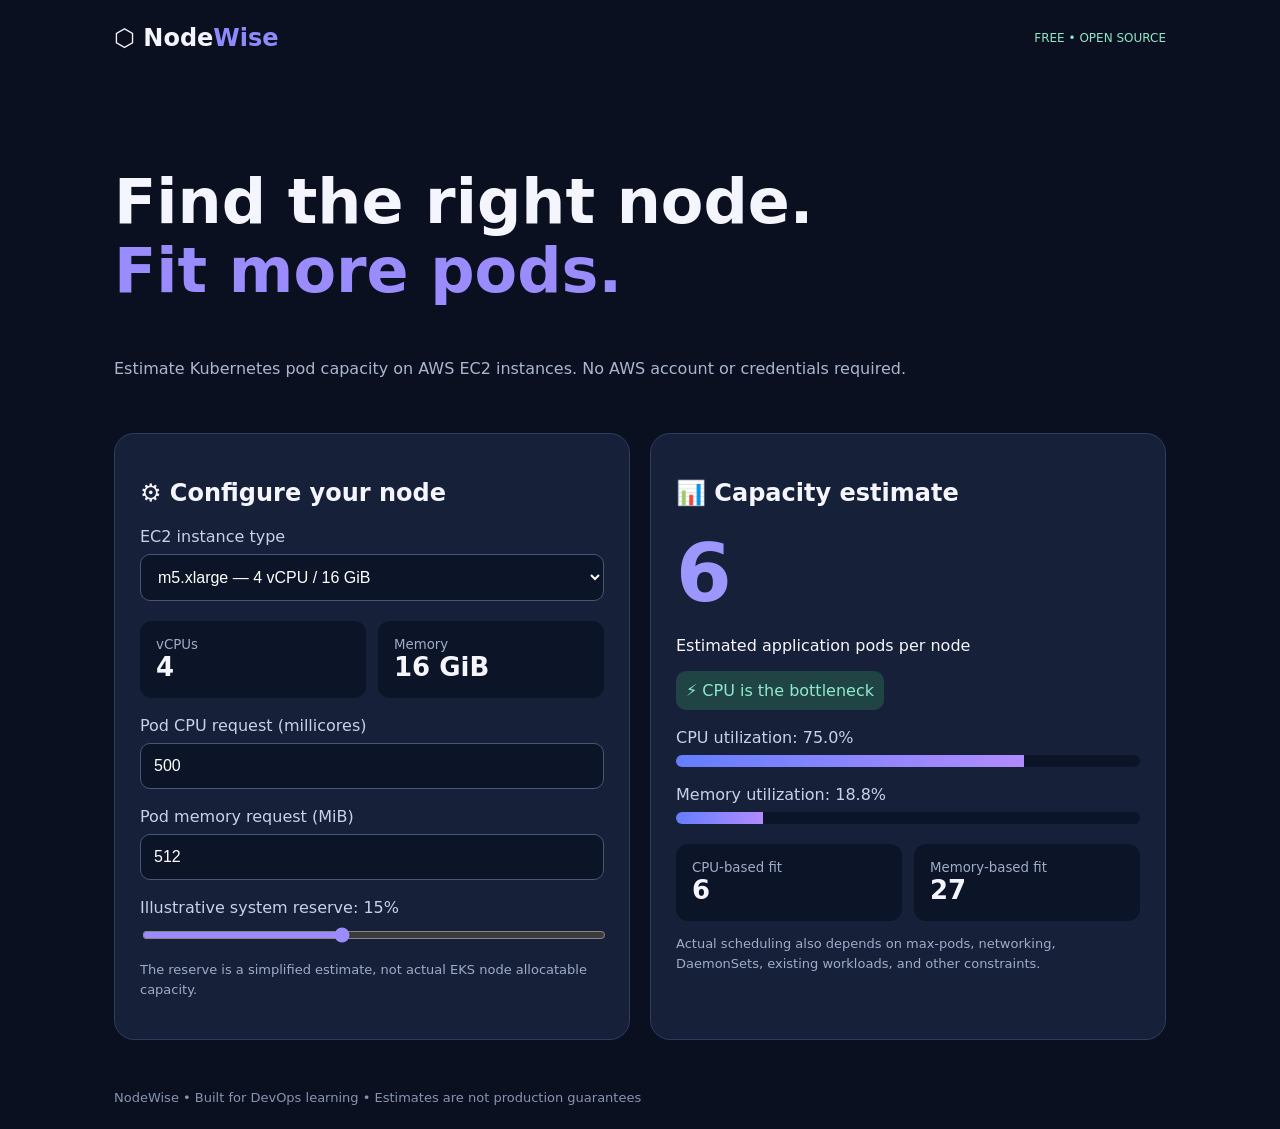
==== index.html @ 5eddba59 "Create index.html" ====
<!DOCTYPE html>
<html lang="en">
<head>
  <meta charset="UTF-8">
  <meta name="viewport" content="width=device-width, initial-scale=1">
  <title>NodeWise | Kubernetes Capacity Planner</title>
  <style>
    * { box-sizing: border-box; }
    body {
      margin: 0;
      font-family: system-ui, -apple-system, sans-serif;
      color: #f4f5ff;
      background: #0b1020;
    }
    .container { max-width: 1100px; margin: auto; padding: 24px; }
    header { display: flex; justify-content: space-between; align-items: center; }
    .logo { font-size: 24px; font-weight: 800; }
    .logo span { color: #8d8aff; }
    .tag { color: #8ee7c7; font-size: 12px; }
    .hero { padding: 65px 0 35px; }
    .hero h1 { font-size: clamp(36px, 6vw, 62px); line-height: 1.1; }
    .hero h1 span { color: #9a8cff; }
    .hero p { color: #aab6d0; line-height: 1.6; }
    .grid { display: grid; grid-template-columns: 1fr 1fr; gap: 20px; }
    .card {
      background: #172039;
      border: 1px solid #303c5b;
      border-radius: 20px;
      padding: 25px;
    }
    label { display: block; margin: 18px 0 8px; color: #c7d1e8; }
    select, input[type=number] {
      width: 100%;
      padding: 13px;
      border-radius: 10px;
      border: 1px solid #495675;
      background: #0c1427;
      color: white;
      font-size: 16px;
    }
    input[type=range] { width: 100%; accent-color: #9a8cff; }
    .stats { display: flex; gap: 12px; margin-top: 20px; }
    .stat { flex: 1; padding: 16px; background: #0c1427; border-radius: 12px; }
    .stat small { color: #9eacc9; display: block; }
    .stat strong { font-size: 26px; }
    .result { font-size: 80px; font-weight: 800; color: #9c96ff; }
    .badge { display: inline-block; padding: 10px; border-radius: 10px; background: #204443; color: #8fe9ce; }
    .bar { height: 12px; background: #0c1427; border-radius: 20px; overflow: hidden; }
    .fill { height: 100%; width: 0; background: linear-gradient(90deg,#647eff,#b18bff); }
    .hint { color: #9eacc9; font-size: 13px; line-height: 1.6; }
    footer { margin-top: 50px; color: #8795b1; font-size: 13px; }
    @media(max-width: 700px) {
      .grid { grid-template-columns: 1fr; }
      .result { font-size: 64px; }
      .hero { padding-top: 45px; }
    }
  </style>
</head>
<body>
  <div class="container">
    <header>
      <div class="logo">⬡ Node<span>Wise</span></div>
      <div class="tag">FREE • OPEN SOURCE</div>
    </header>

    <section class="hero">
      <h1>Find the right node.<br><span>Fit more pods.</span></h1>
      <p>Estimate Kubernetes pod capacity on AWS EC2 instances.
         No AWS account or credentials required.</p>
    </section>

    <main class="grid">
      <section class="card">
        <h2>⚙️ Configure your node</h2>

        <label for="instance">EC2 instance type</label>
        <select id="instance">
          <option value="2,8">t3.large — 2 vCPU / 8 GiB</option>
          <option value="4,16" selected>m5.xlarge — 4 vCPU / 16 GiB</option>
          <option value="8,32">m5.2xlarge — 8 vCPU / 32 GiB</option>
          <option value="8,32">m6i.2xlarge — 8 vCPU / 32 GiB</option>
          <option value="8,64">r6i.2xlarge — 8 vCPU / 64 GiB</option>
          <option value="8,16">c6i.2xlarge — 8 vCPU / 16 GiB</option>
        </select>

        <div class="stats">
          <div class="stat"><small>vCPUs</small><strong id="vcpu">4</strong></div>
          <div class="stat"><small>Memory</small><strong id="ram">16 GiB</strong></div>
        </div>

        <label for="cpu">Pod CPU request (millicores)</label>
        <input id="cpu" type="number" min="1" value="500">

        <label for="memory">Pod memory request (MiB)</label>
        <input id="memory" type="number" min="1" value="512">

        <label for="reserve">Illustrative system reserve: <span id="reserveValue">15%</span></label>
        <input id="reserve" type="range" min="0" max="35" step="5" value="15">

        <p class="hint">The reserve is a simplified estimate, not actual EKS node allocatable capacity.</p>
      </section>

      <section class="card">
        <h2>📊 Capacity estimate</h2>
        <div class="result" id="pods">0</div>
        <p>Estimated application pods per node</p>
        <div class="badge" id="bottleneck">Calculating…</div>

        <label>CPU utilization: <span id="cpuPercent">0%</span></label>
        <div class="bar"><div class="fill" id="cpuBar"></div></div>

        <label>Memory utilization: <span id="memPercent">0%</span></label>
        <div class="bar"><div class="fill" id="memBar"></div></div>

        <div class="stats">
          <div class="stat"><small>CPU-based fit</small><strong id="cpuFit">0</strong></div>
          <div class="stat"><small>Memory-based fit</small><strong id="memFit">0</strong></div>
        </div>

        <p class="hint">Actual scheduling also depends on max-pods, networking, DaemonSets, existing workloads, and other constraints.</p>
      </section>
    </main>

    <footer>NodeWise • Built for DevOps learning • Estimates are not production guarantees</footer>
  </div>

  <script>
    const get = id => document.getElementById(id);

    function calculate() {
      const [vcpu, ram] = get("instance").value.split(",").map(Number);
      const cpu = Number(get("cpu").value);
      const memory = Number(get("memory").value);
      const reserve = Number(get("reserve").value);

      get("vcpu").textContent = vcpu;
      get("ram").textContent = ram + " GiB";
      get("reserveValue").textContent = reserve + "%";

      if (!Number.isFinite(cpu) || !Number.isFinite(memory) ||
          cpu <= 0 || memory <= 0) {
        get("pods").textContent = "—";
        get("bottleneck").textContent = "Enter valid positive pod requests";
        ["cpuFit", "memFit", "cpuPercent", "memPercent"].forEach(id => {
          get(id).textContent = "—";
        });
        get("cpuBar").style.width = "0%";
        get("memBar").style.width = "0%";
        return;
      }

      const cpuCapacity = vcpu * 1000 * (1 - reserve / 100);
      const memCapacity = ram * 1024 * (1 - reserve / 100);

      const cpuFit = Math.floor(cpuCapacity / cpu);
      const memFit = Math.floor(memCapacity / memory);
      const pods = Math.min(cpuFit, memFit);

      const cpuPercent = 100 * pods * cpu / (vcpu * 1000);
      const memPercent = 100 * pods * memory / (ram * 1024);

      get("pods").textContent = pods.toLocaleString();
      get("cpuFit").textContent = cpuFit.toLocaleString();
      get("memFit").textContent = memFit.toLocaleString();

      get("bottleneck").textContent =
        cpuFit === memFit ? "⚖️ CPU and memory equally limiting" :
        cpuFit < memFit ? "⚡ CPU is the bottleneck" :
        "🧠 Memory is the bottleneck";

      get("cpuPercent").textContent = cpuPercent.toFixed(1) + "%";
      get("memPercent").textContent = memPercent.toFixed(1) + "%";
      get("cpuBar").style.width = cpuPercent + "%";
      get("memBar").style.width = memPercent + "%";
    }

    ["instance", "cpu", "memory", "reserve"].forEach(id => {
      get(id).addEventListener("input", calculate);
    });

    calculate();
  </script>
</body>
</html>
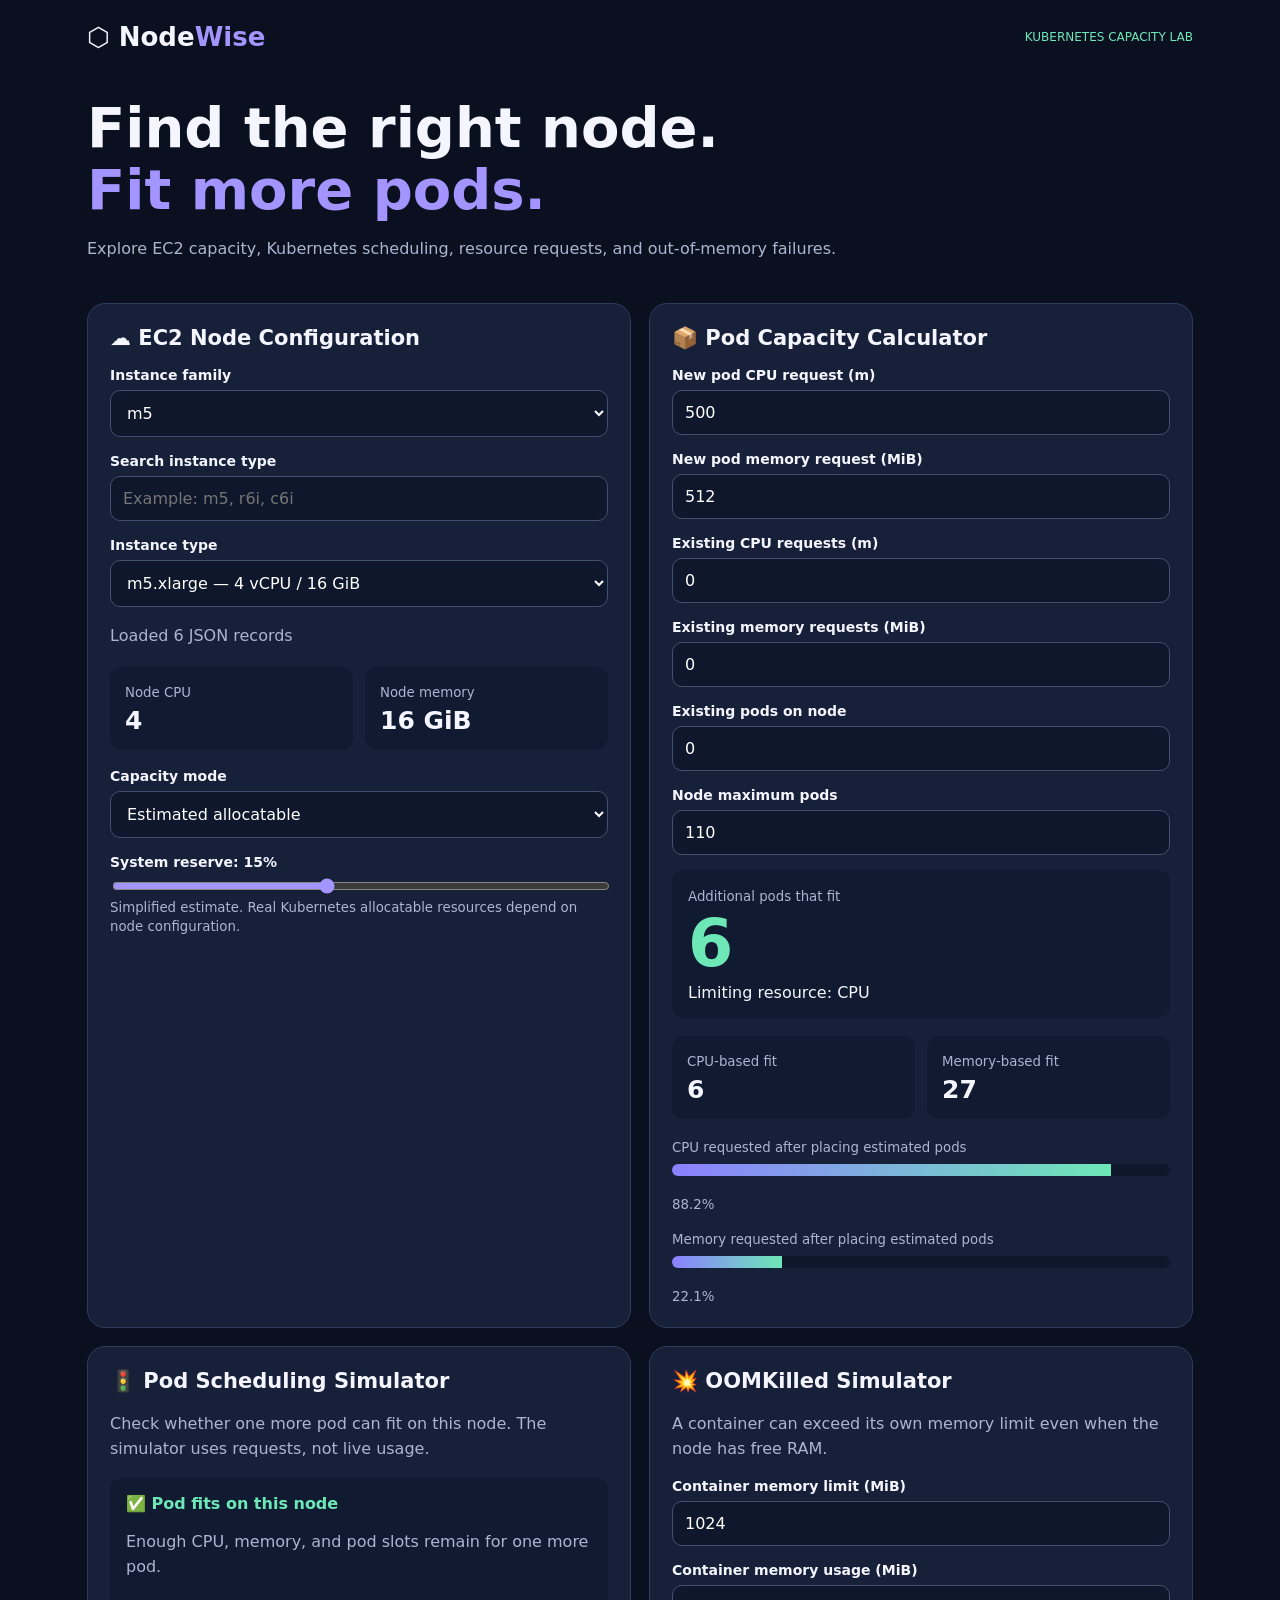
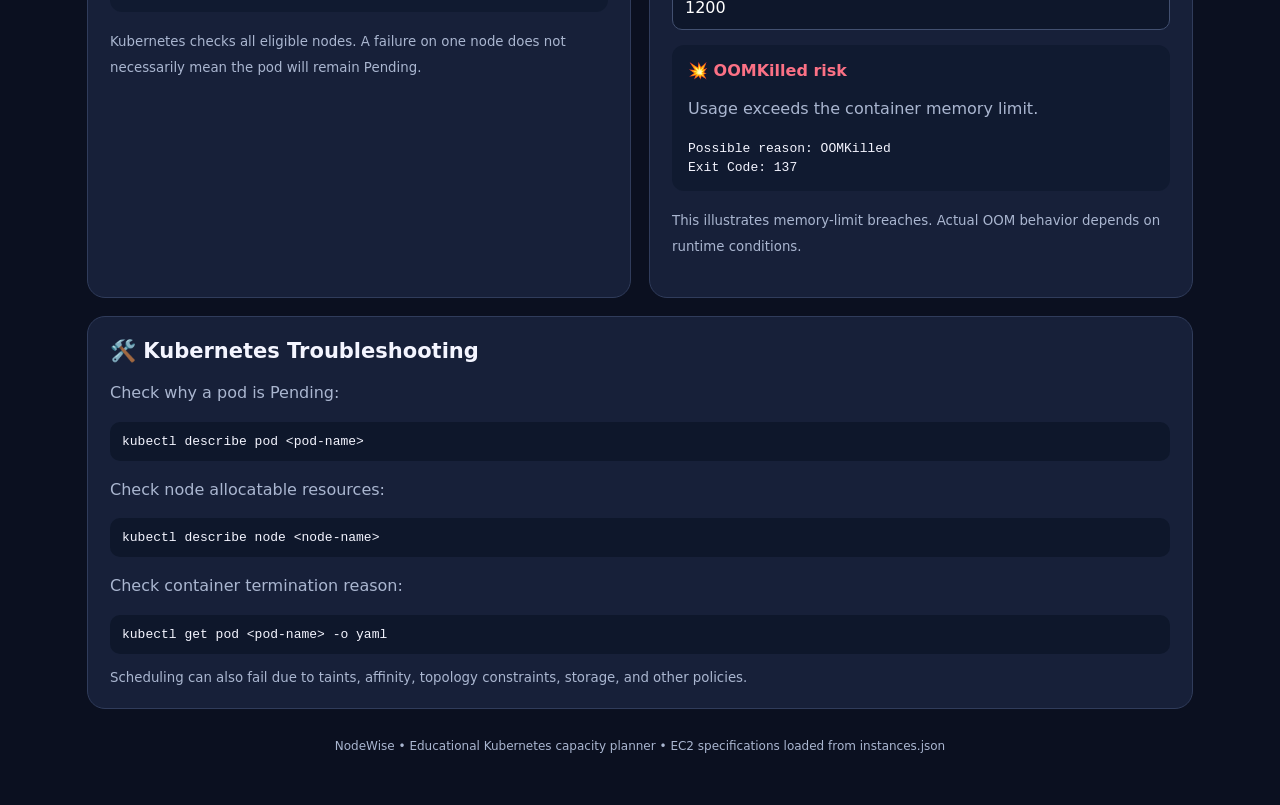
==== commit e14f69c9: "Update index.html" ====
--- a/index.html
+++ b/index.html
@@ -2,184 +2,696 @@
 <!DOCTYPE html>
 <html lang="en">
 <head>
-  <meta charset="UTF-8">
-  <meta name="viewport" content="width=device-width, initial-scale=1">
-  <title>NodeWise | Kubernetes Capacity Planner</title>
-  <style>
-    * { box-sizing: border-box; }
-    body {
-      margin: 0;
-      font-family: system-ui, -apple-system, sans-serif;
-      color: #f4f5ff;
-      background: #0b1020;
+<meta charset="UTF-8">
+<meta name="viewport" content="width=device-width, initial-scale=1">
+<title>NodeWise | Kubernetes Capacity Planner</title>
+
+<style>
+:root {
+  color-scheme: dark;
+  --bg: #0b1020;
+  --panel: #172039;
+  --border: #303c5b;
+  --text: #f4f5ff;
+  --muted: #aab6d0;
+  --purple: #a394ff;
+  --green: #6ee7b7;
+  --red: #fb7185;
+}
+
+* { box-sizing: border-box; }
+
+body {
+  margin: 0;
+  background: var(--bg);
+  color: var(--text);
+  font-family: system-ui, -apple-system, sans-serif;
+}
+
+main {
+  max-width: 1150px;
+  margin: auto;
+  padding: 22px;
+}
+
+header {
+  display: flex;
+  justify-content: space-between;
+  align-items: center;
+  gap: 12px;
+}
+
+.logo {
+  font-size: 26px;
+  font-weight: 800;
+}
+
+.logo span { color: var(--purple); }
+
+.tag {
+  color: var(--green);
+  font-size: 12px;
+}
+
+.hero { padding: 45px 0 25px; }
+
+h1 {
+  font-size: clamp(32px, 6vw, 56px);
+  line-height: 1.1;
+  margin: 0 0 14px;
+}
+
+h1 span { color: var(--purple); }
+
+h2 {
+  margin-top: 0;
+  font-size: 21px;
+}
+
+p {
+  color: var(--muted);
+  line-height: 1.6;
+}
+
+.grid {
+  display: grid;
+  grid-template-columns: repeat(2, minmax(0, 1fr));
+  gap: 18px;
+}
+
+.card {
+  background: var(--panel);
+  border: 1px solid var(--border);
+  border-radius: 18px;
+  padding: 22px;
+  min-width: 0;
+}
+
+label {
+  display: block;
+  margin: 16px 0 7px;
+  font-size: 14px;
+  font-weight: 600;
+}
+
+input, select {
+  display: block;
+  width: 100%;
+  background: #0e172b;
+  border: 1px solid #425070;
+  border-radius: 10px;
+  color: white;
+  font: inherit;
+  padding: 12px;
+}
+
+input:focus, select:focus {
+  outline: 2px solid var(--purple);
+}
+
+input[type="range"] {
+  padding: 0;
+  accent-color: var(--purple);
+}
+
+small { color: var(--muted); }
+
+.stats {
+  display: grid;
+  grid-template-columns: 1fr 1fr;
+  gap: 12px;
+  margin: 18px 0;
+}
+
+.stat {
+  background: #101a30;
+  padding: 15px;
+  border-radius: 12px;
+}
+
+.stat strong {
+  display: block;
+  font-size: 25px;
+  margin-top: 5px;
+}
+
+.big {
+  font-size: 65px;
+  font-weight: 800;
+  color: var(--green);
+  line-height: 1.2;
+}
+
+.bar {
+  background: #0e172b;
+  height: 12px;
+  border-radius: 20px;
+  overflow: hidden;
+  margin: 8px 0 18px;
+}
+
+.fill {
+  height: 100%;
+  width: 0;
+  background: linear-gradient(90deg, #8b80ff, #6ee7b7);
+  transition: width .2s;
+}
+
+.result {
+  padding: 16px;
+  background: #101a30;
+  border-radius: 12px;
+  margin-top: 15px;
+}
+
+.ok { color: var(--green); }
+.bad { color: var(--red); }
+.hidden { display: none; }
+.full { grid-column: 1 / -1; }
+
+pre {
+  white-space: pre-wrap;
+  overflow-wrap: anywhere;
+  background: #0e172b;
+  padding: 12px;
+  border-radius: 10px;
+}
+
+footer {
+  text-align: center;
+  padding: 30px;
+  color: var(--muted);
+  font-size: 12px;
+}
+
+@media(max-width: 750px) {
+  .grid { grid-template-columns: 1fr; }
+  .full { grid-column: auto; }
+  .hero { padding-top: 30px; }
+  .big { font-size: 54px; }
+}
+</style>
+</head>
+
+<body>
+<main>
+<header>
+  <div class="logo">⬡ Node<span>Wise</span></div>
+  <div class="tag">KUBERNETES CAPACITY LAB</div>
+</header>
+
+<section class="hero">
+  <h1>Find the right node.<br><span>Fit more pods.</span></h1>
+  <p>
+    Explore EC2 capacity, Kubernetes scheduling,
+    resource requests, and out-of-memory failures.
+  </p>
+</section>
+
+<div class="grid">
+
+  <section class="card">
+    <h2>☁️ EC2 Node Configuration</h2>
+
+    <label for="family">Instance family</label>
+    <select id="family"></select>
+
+    <label for="search">Search instance type</label>
+    <input id="search" placeholder="Example: m5, r6i, c6i">
+
+    <label for="instance">Instance type</label>
+    <select id="instance"></select>
+
+    <p id="catalogStatus">Loading EC2 instance data...</p>
+
+    <div class="stats">
+      <div class="stat">
+        <small>Node CPU</small>
+        <strong id="vcpu">—</strong>
+      </div>
+      <div class="stat">
+        <small>Node memory</small>
+        <strong id="ram">—</strong>
+      </div>
+    </div>
+
+    <label for="mode">Capacity mode</label>
+    <select id="mode">
+      <option value="estimate">Estimated allocatable</option>
+      <option value="actual">Actual allocatable</option>
+    </select>
+
+    <div id="estimateFields">
+      <label for="reserve">
+        System reserve: <span id="reserveValue">15%</span>
+      </label>
+      <input id="reserve" type="range"
+        min="0" max="35" value="15">
+      <small>
+        Simplified estimate. Real Kubernetes allocatable
+        resources depend on node configuration.
+      </small>
+    </div>
+
+    <div id="actualFields" class="hidden">
+      <label for="allocCpu">Allocatable CPU (m)</label>
+      <input id="allocCpu" type="number" min="1" value="3800">
+
+      <label for="allocMem">Allocatable memory (MiB)</label>
+      <input id="allocMem" type="number" min="1" value="14000">
+    </div>
+  </section>
+
+  <section class="card">
+    <h2>📦 Pod Capacity Calculator</h2>
+
+    <label for="podCpu">New pod CPU request (m)</label>
+    <input id="podCpu" type="number" min="1" value="500">
+
+    <label for="podMem">New pod memory request (MiB)</label>
+    <input id="podMem" type="number" min="1" value="512">
+
+    <label for="usedCpu">Existing CPU requests (m)</label>
+    <input id="usedCpu" type="number" min="0" value="0">
+
+    <label for="usedMem">Existing memory requests (MiB)</label>
+    <input id="usedMem" type="number" min="0" value="0">
+
+    <label for="usedPods">Existing pods on node</label>
+    <input id="usedPods" type="number" min="0" value="0">
+
+    <label for="maxPods">Node maximum pods</label>
+    <input id="maxPods" type="number" min="1" value="110">
+
+    <div class="result">
+      <small>Additional pods that fit</small>
+      <div class="big" id="pods">—</div>
+      <div id="bottleneck"></div>
+    </div>
+
+    <div class="stats">
+      <div class="stat">
+        <small>CPU-based fit</small>
+        <strong id="cpuFit">—</strong>
+      </div>
+      <div class="stat">
+        <small>Memory-based fit</small>
+        <strong id="memFit">—</strong>
+      </div>
+    </div>
+
+    <small>CPU requested after placing estimated pods</small>
+    <div class="bar"><div class="fill" id="cpuBar"></div></div>
+    <small id="cpuPercent">0%</small>
+
+    <p></p>
+    <small>Memory requested after placing estimated pods</small>
+    <div class="bar"><div class="fill" id="memBar"></div></div>
+    <small id="memPercent">0%</small>
+  </section>
+
+  <section class="card">
+    <h2>🚦 Pod Scheduling Simulator</h2>
+    <p>
+      Check whether one more pod can fit on this node.
+      The simulator uses requests, not live usage.
+    </p>
+
+    <div class="result" id="scheduleResult">
+      Loading...
+    </div>
+
+    <p>
+      <small>
+        Kubernetes checks all eligible nodes.
+        A failure on one node does not necessarily
+        mean the pod will remain Pending.
+      </small>
+    </p>
+  </section>
+
+  <section class="card">
+    <h2>💥 OOMKilled Simulator</h2>
+
+    <p>
+      A container can exceed its own memory limit even
+      when the node has free RAM.
+    </p>
+
+    <label for="limit">Container memory limit (MiB)</label>
+    <input id="limit" type="number" min="1" value="1024">
+
+    <label for="usage">Container memory usage (MiB)</label>
+    <input id="usage" type="number" min="0" value="1200">
+
+    <div class="result" id="oomResult"></div>
+
+    <p>
+      <small>
+        This illustrates memory-limit breaches.
+        Actual OOM behavior depends on runtime conditions.
+      </small>
+    </p>
+  </section>
+
+  <section class="card full">
+    <h2>🛠️ Kubernetes Troubleshooting</h2>
+
+    <p>Check why a pod is Pending:</p>
+    <pre>kubectl describe pod &lt;pod-name&gt;</pre>
+
+    <p>Check node allocatable resources:</p>
+    <pre>kubectl describe node &lt;node-name&gt;</pre>
+
+    <p>Check container termination reason:</p>
+    <pre>kubectl get pod &lt;pod-name&gt; -o yaml</pre>
+
+    <small>
+      Scheduling can also fail due to taints, affinity,
+      topology constraints, storage, and other policies.
+    </small>
+  </section>
+
+</div>
+
+<footer>
+  NodeWise • Educational Kubernetes capacity planner
+  • EC2 specifications loaded from instances.json
+</footer>
+</main>
+
+<script>
+const $ = id => document.getElementById(id);
+
+let catalog = {};
+
+async function loadInstances() {
+  try {
+    const response = await fetch("./instances.json");
+
+    if (!response.ok) {
+      throw new Error(
+        "Failed to load instances.json: HTTP " + response.status
+      );
     }
-    .container { max-width: 1100px; margin: auto; padding: 24px; }
-    header { display: flex; justify-content: space-between; align-items: center; }
-    .logo { font-size: 24px; font-weight: 800; }
-    .logo span { color: #8d8aff; }
-    .tag { color: #8ee7c7; font-size: 12px; }
-    .hero { padding: 65px 0 35px; }
-    .hero h1 { font-size: clamp(36px, 6vw, 62px); line-height: 1.1; }
-    .hero h1 span { color: #9a8cff; }
-    .hero p { color: #aab6d0; line-height: 1.6; }
-    .grid { display: grid; grid-template-columns: 1fr 1fr; gap: 20px; }
-    .card {
-      background: #172039;
-      border: 1px solid #303c5b;
-      border-radius: 20px;
-      padding: 25px;
+
+    const instances = await response.json();
+
+    if (!Array.isArray(instances)) {
+      throw new Error("instances.json must contain an array");
     }
-    label { display: block; margin: 18px 0 8px; color: #c7d1e8; }
-    select, input[type=number] {
-      width: 100%;
-      padding: 13px;
-      border-radius: 10px;
-      border: 1px solid #495675;
-      background: #0c1427;
-      color: white;
-      font-size: 16px;
+
+    const nextCatalog = {};
+
+    for (const item of instances) {
+      if (!item || typeof item.instanceType !== "string") {
+        continue;
+      }
+
+      const type = item.instanceType.trim();
+      const vcpu = Number(item.vcpus);
+      const memoryMiB = Number(item.memoryMiB);
+
+      if (!type.includes(".") ||
+          !Number.isFinite(vcpu) ||
+          !Number.isFinite(memoryMiB) ||
+          vcpu <= 0 || memoryMiB <= 0) {
+        continue;
+      }
+
+      const family = type.split(".")[0];
+
+      if (!nextCatalog[family]) {
+        nextCatalog[family] = {};
+      }
+
+      nextCatalog[family][type] = [
+        vcpu,
+        memoryMiB / 1024
+      ];
     }
-    input[type=range] { width: 100%; accent-color: #9a8cff; }
-    .stats { display: flex; gap: 12px; margin-top: 20px; }
-    .stat { flex: 1; padding: 16px; background: #0c1427; border-radius: 12px; }
-    .stat small { color: #9eacc9; display: block; }
-    .stat strong { font-size: 26px; }
-    .result { font-size: 80px; font-weight: 800; color: #9c96ff; }
-    .badge { display: inline-block; padding: 10px; border-radius: 10px; background: #204443; color: #8fe9ce; }
-    .bar { height: 12px; background: #0c1427; border-radius: 20px; overflow: hidden; }
-    .fill { height: 100%; width: 0; background: linear-gradient(90deg,#647eff,#b18bff); }
-    .hint { color: #9eacc9; font-size: 13px; line-height: 1.6; }
-    footer { margin-top: 50px; color: #8795b1; font-size: 13px; }
-    @media(max-width: 700px) {
-      .grid { grid-template-columns: 1fr; }
-      .result { font-size: 64px; }
-      .hero { padding-top: 45px; }
+
+    if (!Object.keys(nextCatalog).length) {
+      throw new Error("No valid EC2 instance records found");
     }
-  </style>
-</head>
-<body>
-  <div class="container">
-    <header>
-      <div class="logo">⬡ Node<span>Wise</span></div>
-      <div class="tag">FREE • OPEN SOURCE</div>
-    </header>
-
-    <section class="hero">
-      <h1>Find the right node.<br><span>Fit more pods.</span></h1>
-      <p>Estimate Kubernetes pod capacity on AWS EC2 instances.
-         No AWS account or credentials required.</p>
-    </section>
-
-    <main class="grid">
-      <section class="card">
-        <h2>⚙️ Configure your node</h2>
-
-        <label for="instance">EC2 instance type</label>
-        <select id="instance">
-          <option value="2,8">t3.large — 2 vCPU / 8 GiB</option>
-          <option value="4,16" selected>m5.xlarge — 4 vCPU / 16 GiB</option>
-          <option value="8,32">m5.2xlarge — 8 vCPU / 32 GiB</option>
-          <option value="8,32">m6i.2xlarge — 8 vCPU / 32 GiB</option>
-          <option value="8,64">r6i.2xlarge — 8 vCPU / 64 GiB</option>
-          <option value="8,16">c6i.2xlarge — 8 vCPU / 16 GiB</option>
-        </select>
-
-        <div class="stats">
-          <div class="stat"><small>vCPUs</small><strong id="vcpu">4</strong></div>
-          <div class="stat"><small>Memory</small><strong id="ram">16 GiB</strong></div>
-        </div>
-
-        <label for="cpu">Pod CPU request (millicores)</label>
-        <input id="cpu" type="number" min="1" value="500">
-
-        <label for="memory">Pod memory request (MiB)</label>
-        <input id="memory" type="number" min="1" value="512">
-
-        <label for="reserve">Illustrative system reserve: <span id="reserveValue">15%</span></label>
-        <input id="reserve" type="range" min="0" max="35" step="5" value="15">
-
-        <p class="hint">The reserve is a simplified estimate, not actual EKS node allocatable capacity.</p>
-      </section>
-
-      <section class="card">
-        <h2>📊 Capacity estimate</h2>
-        <div class="result" id="pods">0</div>
-        <p>Estimated application pods per node</p>
-        <div class="badge" id="bottleneck">Calculating…</div>
-
-        <label>CPU utilization: <span id="cpuPercent">0%</span></label>
-        <div class="bar"><div class="fill" id="cpuBar"></div></div>
-
-        <label>Memory utilization: <span id="memPercent">0%</span></label>
-        <div class="bar"><div class="fill" id="memBar"></div></div>
-
-        <div class="stats">
-          <div class="stat"><small>CPU-based fit</small><strong id="cpuFit">0</strong></div>
-          <div class="stat"><small>Memory-based fit</small><strong id="memFit">0</strong></div>
-        </div>
-
-        <p class="hint">Actual scheduling also depends on max-pods, networking, DaemonSets, existing workloads, and other constraints.</p>
-      </section>
-    </main>
-
-    <footer>NodeWise • Built for DevOps learning • Estimates are not production guarantees</footer>
-  </div>
-
-  <script>
-    const get = id => document.getElementById(id);
-
-    function calculate() {
-      const [vcpu, ram] = get("instance").value.split(",").map(Number);
-      const cpu = Number(get("cpu").value);
-      const memory = Number(get("memory").value);
-      const reserve = Number(get("reserve").value);
-
-      get("vcpu").textContent = vcpu;
-      get("ram").textContent = ram + " GiB";
-      get("reserveValue").textContent = reserve + "%";
-
-      if (!Number.isFinite(cpu) || !Number.isFinite(memory) ||
-          cpu <= 0 || memory <= 0) {
-        get("pods").textContent = "—";
-        get("bottleneck").textContent = "Enter valid positive pod requests";
-        ["cpuFit", "memFit", "cpuPercent", "memPercent"].forEach(id => {
-          get(id).textContent = "—";
-        });
-        get("cpuBar").style.width = "0%";
-        get("memBar").style.width = "0%";
-        return;
-      }
-
-      const cpuCapacity = vcpu * 1000 * (1 - reserve / 100);
-      const memCapacity = ram * 1024 * (1 - reserve / 100);
-
-      const cpuFit = Math.floor(cpuCapacity / cpu);
-      const memFit = Math.floor(memCapacity / memory);
-      const pods = Math.min(cpuFit, memFit);
-
-      const cpuPercent = 100 * pods * cpu / (vcpu * 1000);
-      const memPercent = 100 * pods * memory / (ram * 1024);
-
-      get("pods").textContent = pods.toLocaleString();
-      get("cpuFit").textContent = cpuFit.toLocaleString();
-      get("memFit").textContent = memFit.toLocaleString();
-
-      get("bottleneck").textContent =
-        cpuFit === memFit ? "⚖️ CPU and memory equally limiting" :
-        cpuFit < memFit ? "⚡ CPU is the bottleneck" :
-        "🧠 Memory is the bottleneck";
-
-      get("cpuPercent").textContent = cpuPercent.toFixed(1) + "%";
-      get("memPercent").textContent = memPercent.toFixed(1) + "%";
-      get("cpuBar").style.width = cpuPercent + "%";
-      get("memBar").style.width = memPercent + "%";
+
+    catalog = nextCatalog;
+
+    $("family").innerHTML = "";
+
+    const families = Object.keys(catalog).sort();
+
+    families.forEach(family => {
+      $("family").add(new Option(family, family));
+    });
+
+    $("family").value = catalog.m5 ? "m5" : families[0];
+
+    $("catalogStatus").textContent =
+      `Loaded ${instances.length} JSON records`;
+
+    fillInstances();
+
+  } catch (error) {
+    console.error(error);
+
+    $("catalogStatus").textContent =
+      "Unable to load EC2 instance catalog.";
+
+    $("instance").innerHTML =
+      '<option value="">Catalog unavailable</option>';
+
+    $("pods").textContent = "—";
+    $("scheduleResult").textContent =
+      "Could not load EC2 instance specifications.";
+  }
+}
+
+function fillInstances() {
+  const family = $("family").value;
+  const search = $("search").value.toLowerCase().trim();
+  const previous = $("instance").value;
+
+  $("instance").innerHTML = "";
+
+  if (!catalog[family]) {
+    calculate();
+    return;
+  }
+
+  for (const [name, specs] of Object.entries(catalog[family])) {
+    if (name.toLowerCase().includes(search)) {
+      $("instance").add(
+        new Option(
+          `${name} — ${specs[0]} vCPU / ${specs[1]} GiB`,
+          name
+        )
+      );
     }
-
-    ["instance", "cpu", "memory", "reserve"].forEach(id => {
-      get(id).addEventListener("input", calculate);
-    });
-
-    calculate();
-  </script>
+  }
+
+  const names = Array.from($("instance").options)
+    .map(option => option.value);
+
+  if (names.includes(previous)) {
+    $("instance").value = previous;
+  } else if (names.includes("m5.xlarge")) {
+    $("instance").value = "m5.xlarge";
+  }
+
+  calculate();
+}
+
+function number(id) {
+  const value = $(id).value.trim();
+  return value === "" ? NaN : Number(value);
+}
+
+function calculate() {
+  const family = $("family").value;
+  const instance = $("instance").value;
+  const actual = $("mode").value === "actual";
+
+  $("estimateFields").classList.toggle("hidden", actual);
+  $("actualFields").classList.toggle("hidden", !actual);
+
+  if (!catalog[family] || !catalog[family][instance]) {
+    $("vcpu").textContent = "—";
+    $("ram").textContent = "—";
+    $("pods").textContent = "—";
+    $("bottleneck").textContent = "No matching instance.";
+    $("scheduleResult").textContent =
+      "Select an EC2 instance.";
+    $("cpuFit").textContent = "—";
+    $("memFit").textContent = "—";
+    $("cpuBar").style.width = "0%";
+    $("memBar").style.width = "0%";
+    $("cpuPercent").textContent = "—";
+    $("memPercent").textContent = "—";
+    return;
+  }
+
+  const [vcpu, ram] = catalog[family][instance];
+
+  $("vcpu").textContent = vcpu;
+  $("ram").textContent = `${ram} GiB`;
+
+  const reserve = number("reserve");
+  $("reserveValue").textContent = `${reserve}%`;
+
+  const allocCpu = actual
+    ? number("allocCpu")
+    : vcpu * 1000 * (1 - reserve / 100);
+
+  const allocMem = actual
+    ? number("allocMem")
+    : ram * 1024 * (1 - reserve / 100);
+
+  const podCpu = number("podCpu");
+  const podMem = number("podMem");
+  const usedCpu = number("usedCpu");
+  const usedMem = number("usedMem");
+  const usedPods = number("usedPods");
+  const maxPods = number("maxPods");
+
+  const values = [
+    allocCpu, allocMem, podCpu, podMem,
+    usedCpu, usedMem, usedPods, maxPods
+  ];
+
+  const valid =
+    values.every(Number.isFinite) &&
+    allocCpu > 0 &&
+    allocMem > 0 &&
+    podCpu > 0 &&
+    podMem > 0 &&
+    usedCpu >= 0 &&
+    usedMem >= 0 &&
+    Number.isInteger(usedPods) &&
+    usedPods >= 0 &&
+    Number.isInteger(maxPods) &&
+    maxPods > 0;
+
+  if (!valid) {
+    $("pods").textContent = "—";
+    $("bottleneck").textContent =
+      "Please enter valid resource values.";
+    $("scheduleResult").textContent =
+      "Cannot simulate with invalid values.";
+    $("cpuFit").textContent = "—";
+    $("memFit").textContent = "—";
+    $("cpuBar").style.width = "0%";
+    $("memBar").style.width = "0%";
+    $("cpuPercent").textContent = "—";
+    $("memPercent").textContent = "—";
+    return;
+  }
+
+  const freeCpu = Math.max(0, allocCpu - usedCpu);
+  const freeMem = Math.max(0, allocMem - usedMem);
+  const freeSlots = Math.max(0, maxPods - usedPods);
+
+  const cpuFit = Math.floor(freeCpu / podCpu);
+  const memFit = Math.floor(freeMem / podMem);
+  const pods = Math.min(cpuFit, memFit, freeSlots);
+
+  $("pods").textContent = pods.toLocaleString();
+  $("cpuFit").textContent = cpuFit.toLocaleString();
+  $("memFit").textContent = memFit.toLocaleString();
+
+  const reasons = [];
+
+  if (freeCpu < podCpu) reasons.push("Insufficient cpu");
+  if (freeMem < podMem) reasons.push("Insufficient memory");
+  if (freeSlots < 1) reasons.push("Too many pods");
+
+  if (reasons.length) {
+    $("scheduleResult").innerHTML =
+      `<strong class="bad">⚠️ Pod cannot schedule on this node</strong>
+       <p>Illustrative FailedScheduling reasons:</p>
+       <code>${reasons.join(", ")}</code>`;
+  } else {
+    $("scheduleResult").innerHTML =
+      `<strong class="ok">✅ Pod fits on this node</strong>
+       <p>Enough CPU, memory, and pod slots remain
+       for one more pod.</p>`;
+  }
+
+  const limiting = [];
+  if (cpuFit === pods) limiting.push("CPU");
+  if (memFit === pods) limiting.push("Memory");
+  if (freeSlots === pods) limiting.push("Pod slots");
+
+  $("bottleneck").textContent =
+    "Limiting resource: " + limiting.join(", ");
+
+  const cpuPercent = Math.min(
+    100,
+    100 * (usedCpu + pods * podCpu) / allocCpu
+  );
+
+  const memPercent = Math.min(
+    100,
+    100 * (usedMem + pods * podMem) / allocMem
+  );
+
+  $("cpuBar").style.width = cpuPercent + "%";
+  $("memBar").style.width = memPercent + "%";
+
+  $("cpuPercent").textContent =
+    cpuPercent.toFixed(1) + "%";
+
+  $("memPercent").textContent =
+    memPercent.toFixed(1) + "%";
+}
+
+function simulateOOM() {
+  const limit = number("limit");
+  const usage = number("usage");
+
+  if (!Number.isFinite(limit) ||
+      !Number.isFinite(usage) ||
+      limit <= 0 || usage < 0) {
+    $("oomResult").textContent =
+      "Enter valid memory values.";
+    return;
+  }
+
+  if (usage > limit) {
+    $("oomResult").innerHTML =
+      `<strong class="bad">💥 OOMKilled risk</strong>
+       <p>Usage exceeds the container memory limit.</p>
+       <code>Possible reason: OOMKilled<br>Exit Code: 137</code>`;
+  } else {
+    $("oomResult").innerHTML =
+      `<strong class="ok">✅ Within memory limit</strong>
+       <p>Simulated usage is below the configured limit.</p>`;
+  }
+}
+
+$("family").addEventListener("change", () => {
+  $("search").value = "";
+  fillInstances();
+});
+
+$("search").addEventListener("input", fillInstances);
+
+[
+  "instance", "mode", "reserve", "allocCpu", "allocMem",
+  "podCpu", "podMem", "usedCpu", "usedMem",
+  "usedPods", "maxPods"
+].forEach(id => {
+  $(id).addEventListener("input", calculate);
+  $(id).addEventListener("change", calculate);
+});
+
+["limit", "usage"].forEach(id => {
+  $(id).addEventListener("input", simulateOOM);
+});
+
+loadInstances();
+simulateOOM();
+</script>
 </body>
 </html>
+
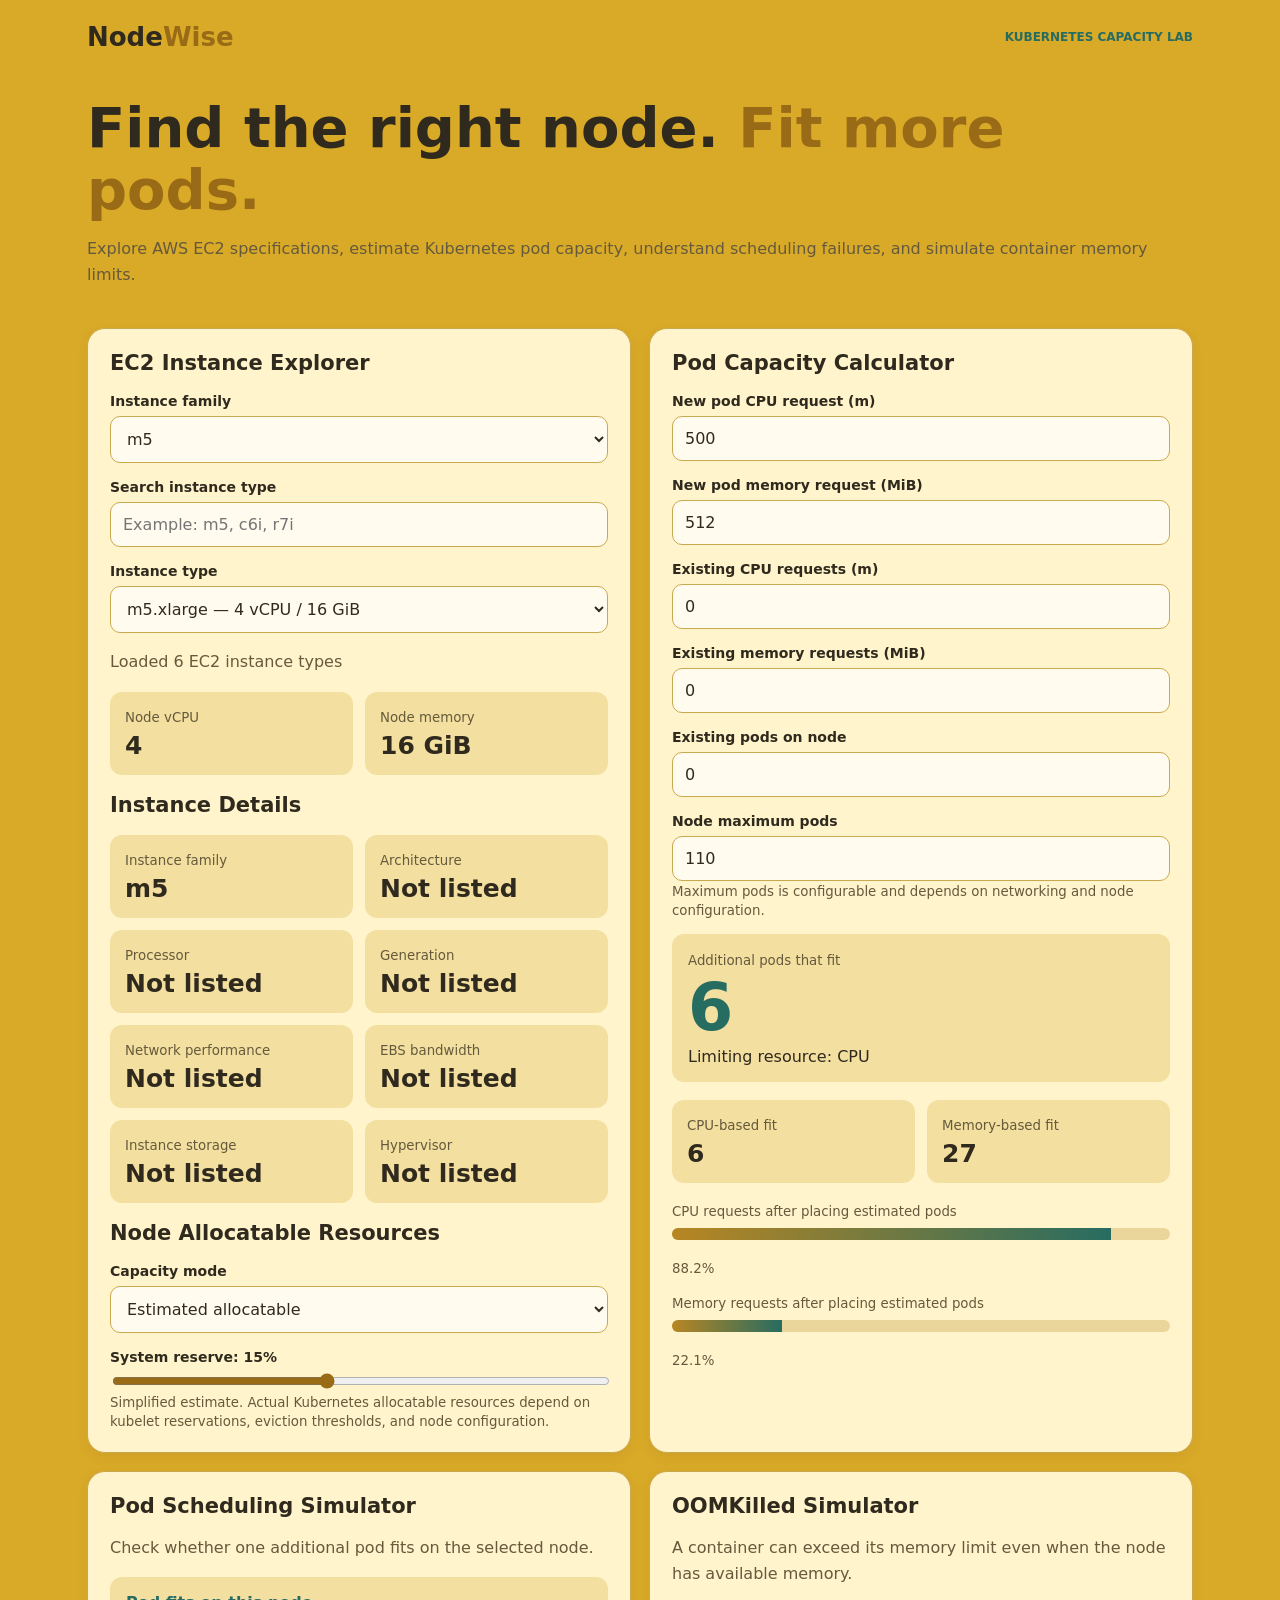
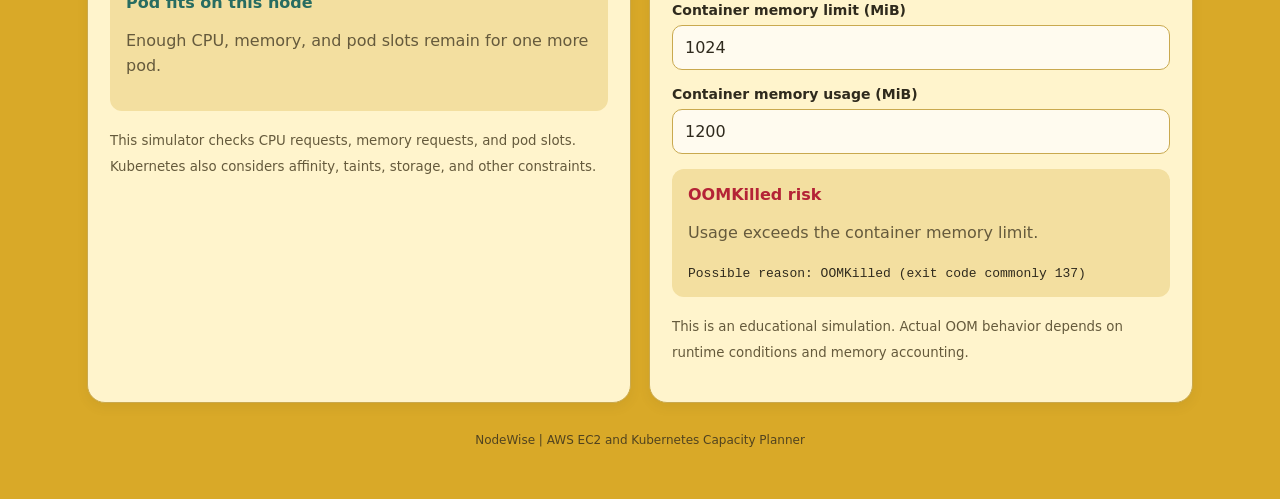
==== commit 9b8d6b25: "Update index.html" ====
--- a/index.html
+++ b/index.html
@@ -1,292 +1,247 @@
+
 
 <!DOCTYPE html>
 <html lang="en">
 <head>
-<meta charset="UTF-8">
-<meta name="viewport" content="width=device-width, initial-scale=1">
-<title>NodeWise | Kubernetes Capacity Planner</title>
-
-<style>
-:root {
-  color-scheme: dark;
-  --bg: #0b1020;
-  --panel: #172039;
-  --border: #303c5b;
-  --text: #f4f5ff;
-  --muted: #aab6d0;
-  --purple: #a394ff;
-  --green: #6ee7b7;
-  --red: #fb7185;
-}
-
-* { box-sizing: border-box; }
-
-body {
-  margin: 0;
-  background: var(--bg);
-  color: var(--text);
-  font-family: system-ui, -apple-system, sans-serif;
-}
-
-main {
-  max-width: 1150px;
-  margin: auto;
-  padding: 22px;
-}
-
-header {
-  display: flex;
-  justify-content: space-between;
-  align-items: center;
-  gap: 12px;
-}
-
-.logo {
-  font-size: 26px;
-  font-weight: 800;
-}
-
-.logo span { color: var(--purple); }
-
-.tag {
-  color: var(--green);
-  font-size: 12px;
-}
-
-.hero { padding: 45px 0 25px; }
-
-h1 {
-  font-size: clamp(32px, 6vw, 56px);
-  line-height: 1.1;
-  margin: 0 0 14px;
-}
-
-h1 span { color: var(--purple); }
-
-h2 {
-  margin-top: 0;
-  font-size: 21px;
-}
-
-p {
-  color: var(--muted);
-  line-height: 1.6;
-}
-
-.grid {
-  display: grid;
-  grid-template-columns: repeat(2, minmax(0, 1fr));
-  gap: 18px;
-}
-
-.card {
-  background: var(--panel);
-  border: 1px solid var(--border);
-  border-radius: 18px;
-  padding: 22px;
-  min-width: 0;
-}
-
-label {
-  display: block;
-  margin: 16px 0 7px;
-  font-size: 14px;
-  font-weight: 600;
-}
-
-input, select {
-  display: block;
-  width: 100%;
-  background: #0e172b;
-  border: 1px solid #425070;
-  border-radius: 10px;
-  color: white;
-  font: inherit;
-  padding: 12px;
-}
-
-input:focus, select:focus {
-  outline: 2px solid var(--purple);
-}
-
-input[type="range"] {
-  padding: 0;
-  accent-color: var(--purple);
-}
-
-small { color: var(--muted); }
-
-.stats {
-  display: grid;
-  grid-template-columns: 1fr 1fr;
-  gap: 12px;
-  margin: 18px 0;
-}
-
-.stat {
-  background: #101a30;
-  padding: 15px;
-  border-radius: 12px;
-}
-
-.stat strong {
-  display: block;
-  font-size: 25px;
-  margin-top: 5px;
-}
-
-.big {
-  font-size: 65px;
-  font-weight: 800;
-  color: var(--green);
-  line-height: 1.2;
-}
-
-.bar {
-  background: #0e172b;
-  height: 12px;
-  border-radius: 20px;
-  overflow: hidden;
-  margin: 8px 0 18px;
-}
-
-.fill {
-  height: 100%;
-  width: 0;
-  background: linear-gradient(90deg, #8b80ff, #6ee7b7);
-  transition: width .2s;
-}
-
-.result {
-  padding: 16px;
-  background: #101a30;
-  border-radius: 12px;
-  margin-top: 15px;
-}
-
-.ok { color: var(--green); }
-.bad { color: var(--red); }
-.hidden { display: none; }
-.full { grid-column: 1 / -1; }
-
-pre {
-  white-space: pre-wrap;
-  overflow-wrap: anywhere;
-  background: #0e172b;
-  padding: 12px;
-  border-radius: 10px;
-}
-
-footer {
-  text-align: center;
-  padding: 30px;
-  color: var(--muted);
-  font-size: 12px;
-}
-
-@media(max-width: 750px) {
-  .grid { grid-template-columns: 1fr; }
-  .full { grid-column: auto; }
-  .hero { padding-top: 30px; }
-  .big { font-size: 54px; }
-}
-</style>
+  <meta charset="UTF-8">
+  <meta name="viewport"
+        content="width=device-width, initial-scale=1">
+
+  <title>NodeWise | Kubernetes Capacity Planner</title>
+
+  <link rel="stylesheet" href="./style.css">
 </head>
 
 <body>
 <main>
+
 <header>
-  <div class="logo">⬡ Node<span>Wise</span></div>
+  <div class="logo">Node<span>Wise</span></div>
   <div class="tag">KUBERNETES CAPACITY LAB</div>
 </header>
 
 <section class="hero">
-  <h1>Find the right node.<br><span>Fit more pods.</span></h1>
+  <h1>
+    Find the right node.
+    <span>Fit more pods.</span>
+  </h1>
+
   <p>
-    Explore EC2 capacity, Kubernetes scheduling,
-    resource requests, and out-of-memory failures.
+    Explore AWS EC2 specifications, estimate Kubernetes
+    pod capacity, understand scheduling failures,
+    and simulate container memory limits.
   </p>
 </section>
 
 <div class="grid">
 
+  <!-- EC2 INSTANCE CONFIGURATION -->
+
   <section class="card">
-    <h2>☁️ EC2 Node Configuration</h2>
+    <h2>EC2 Instance Explorer</h2>
 
     <label for="family">Instance family</label>
     <select id="family"></select>
 
     <label for="search">Search instance type</label>
-    <input id="search" placeholder="Example: m5, r6i, c6i">
+    <input
+      id="search"
+      placeholder="Example: m5, c6i, r7i"
+    >
 
     <label for="instance">Instance type</label>
     <select id="instance"></select>
 
-    <p id="catalogStatus">Loading EC2 instance data...</p>
+    <p id="catalogStatus">
+      Loading EC2 instance data...
+    </p>
 
     <div class="stats">
       <div class="stat">
-        <small>Node CPU</small>
+        <small>Node vCPU</small>
         <strong id="vcpu">—</strong>
       </div>
+
       <div class="stat">
         <small>Node memory</small>
         <strong id="ram">—</strong>
       </div>
     </div>
 
+    <h2>Instance Details</h2>
+
+    <div class="stats">
+      <div class="stat">
+        <small>Instance family</small>
+        <strong id="detailFamily">—</strong>
+      </div>
+
+      <div class="stat">
+        <small>Architecture</small>
+        <strong id="architecture">—</strong>
+      </div>
+
+      <div class="stat">
+        <small>Processor</small>
+        <strong id="processor">—</strong>
+      </div>
+
+      <div class="stat">
+        <small>Generation</small>
+        <strong id="generation">—</strong>
+      </div>
+
+      <div class="stat">
+        <small>Network performance</small>
+        <strong id="network">—</strong>
+      </div>
+
+      <div class="stat">
+        <small>EBS bandwidth</small>
+        <strong id="ebs">—</strong>
+      </div>
+
+      <div class="stat">
+        <small>Instance storage</small>
+        <strong id="storage">—</strong>
+      </div>
+
+      <div class="stat">
+        <small>Hypervisor</small>
+        <strong id="hypervisor">—</strong>
+      </div>
+    </div>
+
+    <h2>Node Allocatable Resources</h2>
+
     <label for="mode">Capacity mode</label>
     <select id="mode">
-      <option value="estimate">Estimated allocatable</option>
-      <option value="actual">Actual allocatable</option>
+      <option value="estimate">
+        Estimated allocatable
+      </option>
+      <option value="actual">
+        Actual allocatable
+      </option>
     </select>
 
     <div id="estimateFields">
       <label for="reserve">
-        System reserve: <span id="reserveValue">15%</span>
+        System reserve:
+        <span id="reserveValue">15%</span>
       </label>
-      <input id="reserve" type="range"
-        min="0" max="35" value="15">
+
+      <input
+        id="reserve"
+        type="range"
+        min="0"
+        max="35"
+        value="15"
+      >
+
       <small>
-        Simplified estimate. Real Kubernetes allocatable
-        resources depend on node configuration.
+        Simplified estimate. Actual Kubernetes allocatable
+        resources depend on kubelet reservations,
+        eviction thresholds, and node configuration.
       </small>
     </div>
 
     <div id="actualFields" class="hidden">
-      <label for="allocCpu">Allocatable CPU (m)</label>
-      <input id="allocCpu" type="number" min="1" value="3800">
-
-      <label for="allocMem">Allocatable memory (MiB)</label>
-      <input id="allocMem" type="number" min="1" value="14000">
+      <label for="allocCpu">
+        Allocatable CPU (millicores)
+      </label>
+      <input
+        id="allocCpu"
+        type="number"
+        min="1"
+        value="3800"
+      >
+
+      <label for="allocMem">
+        Allocatable memory (MiB)
+      </label>
+      <input
+        id="allocMem"
+        type="number"
+        min="1"
+        value="14000"
+      >
     </div>
   </section>
 
+  <!-- POD CAPACITY -->
+
   <section class="card">
-    <h2>📦 Pod Capacity Calculator</h2>
-
-    <label for="podCpu">New pod CPU request (m)</label>
-    <input id="podCpu" type="number" min="1" value="500">
-
-    <label for="podMem">New pod memory request (MiB)</label>
-    <input id="podMem" type="number" min="1" value="512">
-
-    <label for="usedCpu">Existing CPU requests (m)</label>
-    <input id="usedCpu" type="number" min="0" value="0">
-
-    <label for="usedMem">Existing memory requests (MiB)</label>
-    <input id="usedMem" type="number" min="0" value="0">
-
-    <label for="usedPods">Existing pods on node</label>
-    <input id="usedPods" type="number" min="0" value="0">
-
-    <label for="maxPods">Node maximum pods</label>
-    <input id="maxPods" type="number" min="1" value="110">
+    <h2>Pod Capacity Calculator</h2>
+
+    <label for="podCpu">
+      New pod CPU request (m)
+    </label>
+    <input
+      id="podCpu"
+      type="number"
+      min="1"
+      value="500"
+    >
+
+    <label for="podMem">
+      New pod memory request (MiB)
+    </label>
+    <input
+      id="podMem"
+      type="number"
+      min="1"
+      value="512"
+    >
+
+    <label for="usedCpu">
+      Existing CPU requests (m)
+    </label>
+    <input
+      id="usedCpu"
+      type="number"
+      min="0"
+      value="0"
+    >
+
+    <label for="usedMem">
+      Existing memory requests (MiB)
+    </label>
+    <input
+      id="usedMem"
+      type="number"
+      min="0"
+      value="0"
+    >
+
+    <label for="usedPods">
+      Existing pods on node
+    </label>
+    <input
+      id="usedPods"
+      type="number"
+      min="0"
+      value="0"
+    >
+
+    <label for="maxPods">
+      Node maximum pods
+    </label>
+    <input
+      id="maxPods"
+      type="number"
+      min="1"
+      value="110"
+    >
+
+    <small>
+      Maximum pods is configurable and depends on
+      networking and node configuration.
+    </small>
 
     <div class="result">
       <small>Additional pods that fit</small>
       <div class="big" id="pods">—</div>
-      <div id="bottleneck"></div>
+      <div id="bottleneck">—</div>
     </div>
 
     <div class="stats">
@@ -294,27 +249,40 @@
         <small>CPU-based fit</small>
         <strong id="cpuFit">—</strong>
       </div>
+
       <div class="stat">
         <small>Memory-based fit</small>
         <strong id="memFit">—</strong>
       </div>
     </div>
 
-    <small>CPU requested after placing estimated pods</small>
-    <div class="bar"><div class="fill" id="cpuBar"></div></div>
+    <small>
+      CPU requests after placing estimated pods
+    </small>
+    <div class="bar">
+      <div class="fill" id="cpuBar"></div>
+    </div>
     <small id="cpuPercent">0%</small>
 
     <p></p>
-    <small>Memory requested after placing estimated pods</small>
-    <div class="bar"><div class="fill" id="memBar"></div></div>
+
+    <small>
+      Memory requests after placing estimated pods
+    </small>
+    <div class="bar">
+      <div class="fill" id="memBar"></div>
+    </div>
     <small id="memPercent">0%</small>
   </section>
 
+  <!-- SCHEDULING SIMULATOR -->
+
   <section class="card">
-    <h2>🚦 Pod Scheduling Simulator</h2>
+    <h2>Pod Scheduling Simulator</h2>
+
     <p>
-      Check whether one more pod can fit on this node.
-      The simulator uses requests, not live usage.
+      Check whether one additional pod fits
+      on the selected node.
     </p>
 
     <div class="result" id="scheduleResult">
@@ -323,67 +291,75 @@
 
     <p>
       <small>
-        Kubernetes checks all eligible nodes.
-        A failure on one node does not necessarily
-        mean the pod will remain Pending.
+        This simulator checks CPU requests,
+        memory requests, and pod slots.
+        Kubernetes also considers affinity,
+        taints, storage, and other constraints.
       </small>
     </p>
   </section>
 
+  <!-- OOM SIMULATOR -->
+
   <section class="card">
-    <h2>💥 OOMKilled Simulator</h2>
+    <h2>OOMKilled Simulator</h2>
 
     <p>
-      A container can exceed its own memory limit even
-      when the node has free RAM.
+      A container can exceed its memory limit
+      even when the node has available memory.
     </p>
 
-    <label for="limit">Container memory limit (MiB)</label>
-    <input id="limit" type="number" min="1" value="1024">
-
-    <label for="usage">Container memory usage (MiB)</label>
-    <input id="usage" type="number" min="0" value="1200">
+    <label for="limit">
+      Container memory limit (MiB)
+    </label>
+    <input
+      id="limit"
+      type="number"
+      min="1"
+      value="1024"
+    >
+
+    <label for="usage">
+      Container memory usage (MiB)
+    </label>
+    <input
+      id="usage"
+      type="number"
+      min="0"
+      value="1200"
+    >
 
     <div class="result" id="oomResult"></div>
 
     <p>
       <small>
-        This illustrates memory-limit breaches.
-        Actual OOM behavior depends on runtime conditions.
+        This is an educational simulation.
+        Actual OOM behavior depends on runtime
+        conditions and memory accounting.
       </small>
     </p>
   </section>
 
-  <section class="card full">
-    <h2>🛠️ Kubernetes Troubleshooting</h2>
-
-    <p>Check why a pod is Pending:</p>
-    <pre>kubectl describe pod &lt;pod-name&gt;</pre>
-
-    <p>Check node allocatable resources:</p>
-    <pre>kubectl describe node &lt;node-name&gt;</pre>
-
-    <p>Check container termination reason:</p>
-    <pre>kubectl get pod &lt;pod-name&gt; -o yaml</pre>
-
-    <small>
-      Scheduling can also fail due to taints, affinity,
-      topology constraints, storage, and other policies.
-    </small>
-  </section>
-
 </div>
 
 <footer>
-  NodeWise • Educational Kubernetes capacity planner
-  • EC2 specifications loaded from instances.json
+  NodeWise | AWS EC2 and Kubernetes Capacity Planner
 </footer>
+
 </main>
 
 <script>
 const $ = id => document.getElementById(id);
 
 let catalog = {};
+
+function display(value) {
+  return value === undefined ||
+         value === null ||
+         value === ""
+    ? "Not listed"
+    : String(value);
+}
 
 async function loadInstances() {
   try {
@@ -391,20 +367,24 @@
 
     if (!response.ok) {
       throw new Error(
-        "Failed to load instances.json: HTTP " + response.status
+        "Failed to load instances.json: " +
+        response.status
       );
     }
 
     const instances = await response.json();
 
     if (!Array.isArray(instances)) {
-      throw new Error("instances.json must contain an array");
+      throw new Error(
+        "instances.json must contain an array"
+      );
     }
 
     const nextCatalog = {};
 
     for (const item of instances) {
-      if (!item || typeof item.instanceType !== "string") {
+      if (!item ||
+          typeof item.instanceType !== "string") {
         continue;
       }
 
@@ -415,7 +395,8 @@
       if (!type.includes(".") ||
           !Number.isFinite(vcpu) ||
           !Number.isFinite(memoryMiB) ||
-          vcpu <= 0 || memoryMiB <= 0) {
+          vcpu <= 0 ||
+          memoryMiB <= 0) {
         continue;
       }
 
@@ -425,30 +406,44 @@
         nextCatalog[family] = {};
       }
 
-      nextCatalog[family][type] = [
-        vcpu,
-        memoryMiB / 1024
-      ];
+      nextCatalog[family][type] = {
+        ...item,
+        vcpus: vcpu,
+        memoryMiB: memoryMiB
+      };
     }
 
     if (!Object.keys(nextCatalog).length) {
-      throw new Error("No valid EC2 instance records found");
+      throw new Error(
+        "No valid EC2 instances found"
+      );
     }
 
     catalog = nextCatalog;
 
+    const families = Object.keys(catalog).sort();
+
     $("family").innerHTML = "";
 
-    const families = Object.keys(catalog).sort();
-
-    families.forEach(family => {
-      $("family").add(new Option(family, family));
-    });
-
-    $("family").value = catalog.m5 ? "m5" : families[0];
+    for (const family of families) {
+      $("family").add(
+        new Option(family, family)
+      );
+    }
+
+    $("family").value = catalog.m5
+      ? "m5"
+      : families[0];
+
+    const count = Object.values(catalog)
+      .reduce(
+        (sum, family) =>
+          sum + Object.keys(family).length,
+        0
+      );
 
     $("catalogStatus").textContent =
-      `Loaded ${instances.length} JSON records`;
+      `Loaded ${count} EC2 instance types`;
 
     fillInstances();
 
@@ -456,20 +451,22 @@
     console.error(error);
 
     $("catalogStatus").textContent =
-      "Unable to load EC2 instance catalog.";
-
-    $("instance").innerHTML =
-      '<option value="">Catalog unavailable</option>';
-
+      "Unable to load EC2 instance data.";
+
+    $("instance").innerHTML = "";
     $("pods").textContent = "—";
+
     $("scheduleResult").textContent =
-      "Could not load EC2 instance specifications.";
+      "Instance catalog unavailable.";
   }
 }
 
 function fillInstances() {
   const family = $("family").value;
-  const search = $("search").value.toLowerCase().trim();
+  const search = $("search").value
+    .toLowerCase()
+    .trim();
+
   const previous = $("instance").value;
 
   $("instance").innerHTML = "";
@@ -479,19 +476,23 @@
     return;
   }
 
-  for (const [name, specs] of Object.entries(catalog[family])) {
-    if (name.toLowerCase().includes(search)) {
-      $("instance").add(
-        new Option(
-          `${name} — ${specs[0]} vCPU / ${specs[1]} GiB`,
-          name
-        )
-      );
-    }
-  }
-
-  const names = Array.from($("instance").options)
-    .map(option => option.value);
+  const names = Object.keys(catalog[family])
+    .sort()
+    .filter(name =>
+      name.toLowerCase().includes(search)
+    );
+
+  for (const name of names) {
+    const item = catalog[family][name];
+
+    $("instance").add(
+      new Option(
+        `${name} — ${item.vcpus} vCPU / ` +
+        `${item.memoryMiB / 1024} GiB`,
+        name
+      )
+    );
+  }
 
   if (names.includes(previous)) {
     $("instance").value = previous;
@@ -504,40 +505,103 @@
 
 function number(id) {
   const value = $(id).value.trim();
-  return value === "" ? NaN : Number(value);
+
+  return value === ""
+    ? NaN
+    : Number(value);
+}
+
+function updateInstanceDetails(item) {
+  $("detailFamily").textContent =
+    display(item.family ||
+      item.instanceType.split(".")[0]);
+
+  $("architecture").textContent =
+    display(item.architecture);
+
+  $("processor").textContent =
+    display(item.processor);
+
+  $("generation").textContent =
+    display(item.generation);
+
+  $("network").textContent =
+    display(item.networkPerformance);
+
+  $("ebs").textContent =
+    display(item.ebsBandwidth);
+
+  $("storage").textContent =
+    display(item.instanceStorage);
+
+  $("hypervisor").textContent =
+    display(item.hypervisor);
+}
+
+function clearDetails() {
+  [
+    "detailFamily",
+    "architecture",
+    "processor",
+    "generation",
+    "network",
+    "ebs",
+    "storage",
+    "hypervisor"
+  ].forEach(id => {
+    $(id).textContent = "—";
+  });
 }
 
 function calculate() {
   const family = $("family").value;
   const instance = $("instance").value;
+
   const actual = $("mode").value === "actual";
 
-  $("estimateFields").classList.toggle("hidden", actual);
-  $("actualFields").classList.toggle("hidden", !actual);
-
-  if (!catalog[family] || !catalog[family][instance]) {
+  $("estimateFields").classList.toggle(
+    "hidden", actual
+  );
+
+  $("actualFields").classList.toggle(
+    "hidden", !actual
+  );
+
+  const item = catalog[family]?.[instance];
+
+  if (!item) {
     $("vcpu").textContent = "—";
     $("ram").textContent = "—";
     $("pods").textContent = "—";
-    $("bottleneck").textContent = "No matching instance.";
+    $("cpuFit").textContent = "—";
+    $("memFit").textContent = "—";
+    $("bottleneck").textContent =
+      "No matching instance.";
+
     $("scheduleResult").textContent =
       "Select an EC2 instance.";
-    $("cpuFit").textContent = "—";
-    $("memFit").textContent = "—";
+
     $("cpuBar").style.width = "0%";
     $("memBar").style.width = "0%";
     $("cpuPercent").textContent = "—";
     $("memPercent").textContent = "—";
+
+    clearDetails();
     return;
   }
 
-  const [vcpu, ram] = catalog[family][instance];
+  const vcpu = item.vcpus;
+  const ram = item.memoryMiB / 1024;
 
   $("vcpu").textContent = vcpu;
   $("ram").textContent = `${ram} GiB`;
 
+  updateInstanceDetails(item);
+
   const reserve = number("reserve");
-  $("reserveValue").textContent = `${reserve}%`;
+
+  $("reserveValue").textContent =
+    `${reserve}%`;
 
   const allocCpu = actual
     ? number("allocCpu")
@@ -545,7 +609,7 @@
 
   const allocMem = actual
     ? number("allocMem")
-    : ram * 1024 * (1 - reserve / 100);
+    : item.memoryMiB * (1 - reserve / 100);
 
   const podCpu = number("podCpu");
   const podMem = number("podMem");
@@ -555,8 +619,14 @@
   const maxPods = number("maxPods");
 
   const values = [
-    allocCpu, allocMem, podCpu, podMem,
-    usedCpu, usedMem, usedPods, maxPods
+    allocCpu,
+    allocMem,
+    podCpu,
+    podMem,
+    usedCpu,
+    usedMem,
+    usedPods,
+    maxPods
   ];
 
   const valid =
@@ -574,12 +644,15 @@
 
   if (!valid) {
     $("pods").textContent = "—";
-    $("bottleneck").textContent =
-      "Please enter valid resource values.";
-    $("scheduleResult").textContent =
-      "Cannot simulate with invalid values.";
     $("cpuFit").textContent = "—";
     $("memFit").textContent = "—";
+
+    $("bottleneck").textContent =
+      "Enter valid resource values.";
+
+    $("scheduleResult").textContent =
+      "Cannot simulate invalid values.";
+
     $("cpuBar").style.width = "0%";
     $("memBar").style.width = "0%";
     $("cpuPercent").textContent = "—";
@@ -587,56 +660,108 @@
     return;
   }
 
-  const freeCpu = Math.max(0, allocCpu - usedCpu);
-  const freeMem = Math.max(0, allocMem - usedMem);
-  const freeSlots = Math.max(0, maxPods - usedPods);
-
-  const cpuFit = Math.floor(freeCpu / podCpu);
-  const memFit = Math.floor(freeMem / podMem);
-  const pods = Math.min(cpuFit, memFit, freeSlots);
-
-  $("pods").textContent = pods.toLocaleString();
-  $("cpuFit").textContent = cpuFit.toLocaleString();
-  $("memFit").textContent = memFit.toLocaleString();
+  const freeCpu = Math.max(
+    0, allocCpu - usedCpu
+  );
+
+  const freeMem = Math.max(
+    0, allocMem - usedMem
+  );
+
+  const freeSlots = Math.max(
+    0, maxPods - usedPods
+  );
+
+  const cpuFit = Math.floor(
+    freeCpu / podCpu
+  );
+
+  const memFit = Math.floor(
+    freeMem / podMem
+  );
+
+  const pods = Math.min(
+    cpuFit, memFit, freeSlots
+  );
+
+  $("pods").textContent =
+    pods.toLocaleString();
+
+  $("cpuFit").textContent =
+    cpuFit.toLocaleString();
+
+  $("memFit").textContent =
+    memFit.toLocaleString();
 
   const reasons = [];
 
-  if (freeCpu < podCpu) reasons.push("Insufficient cpu");
-  if (freeMem < podMem) reasons.push("Insufficient memory");
-  if (freeSlots < 1) reasons.push("Too many pods");
+  if (freeCpu < podCpu) {
+    reasons.push("Insufficient cpu");
+  }
+
+  if (freeMem < podMem) {
+    reasons.push("Insufficient memory");
+  }
+
+  if (freeSlots < 1) {
+    reasons.push("Too many pods");
+  }
 
   if (reasons.length) {
     $("scheduleResult").innerHTML =
-      `<strong class="bad">⚠️ Pod cannot schedule on this node</strong>
+      `<strong class="bad">
+        Pod cannot schedule on this node
+       </strong>
        <p>Illustrative FailedScheduling reasons:</p>
        <code>${reasons.join(", ")}</code>`;
   } else {
     $("scheduleResult").innerHTML =
-      `<strong class="ok">✅ Pod fits on this node</strong>
-       <p>Enough CPU, memory, and pod slots remain
-       for one more pod.</p>`;
+      `<strong class="ok">
+        Pod fits on this node
+       </strong>
+       <p>
+         Enough CPU, memory, and pod slots
+         remain for one more pod.
+       </p>`;
   }
 
   const limiting = [];
-  if (cpuFit === pods) limiting.push("CPU");
-  if (memFit === pods) limiting.push("Memory");
-  if (freeSlots === pods) limiting.push("Pod slots");
+
+  if (cpuFit === pods) {
+    limiting.push("CPU");
+  }
+
+  if (memFit === pods) {
+    limiting.push("Memory");
+  }
+
+  if (freeSlots === pods) {
+    limiting.push("Pod slots");
+  }
 
   $("bottleneck").textContent =
-    "Limiting resource: " + limiting.join(", ");
+    "Limiting resource: " +
+    limiting.join(", ");
 
   const cpuPercent = Math.min(
     100,
-    100 * (usedCpu + pods * podCpu) / allocCpu
+    100 * (
+      usedCpu + pods * podCpu
+    ) / allocCpu
   );
 
   const memPercent = Math.min(
     100,
-    100 * (usedMem + pods * podMem) / allocMem
-  );
-
-  $("cpuBar").style.width = cpuPercent + "%";
-  $("memBar").style.width = memPercent + "%";
+    100 * (
+      usedMem + pods * podMem
+    ) / allocMem
+  );
+
+  $("cpuBar").style.width =
+    cpuPercent + "%";
+
+  $("memBar").style.width =
+    memPercent + "%";
 
   $("cpuPercent").textContent =
     cpuPercent.toFixed(1) + "%";
@@ -651,7 +776,8 @@
 
   if (!Number.isFinite(limit) ||
       !Number.isFinite(usage) ||
-      limit <= 0 || usage < 0) {
+      limit <= 0 ||
+      usage < 0) {
     $("oomResult").textContent =
       "Enter valid memory values.";
     return;
@@ -659,39 +785,71 @@
 
   if (usage > limit) {
     $("oomResult").innerHTML =
-      `<strong class="bad">💥 OOMKilled risk</strong>
-       <p>Usage exceeds the container memory limit.</p>
-       <code>Possible reason: OOMKilled<br>Exit Code: 137</code>`;
+      `<strong class="bad">
+        OOMKilled risk
+       </strong>
+       <p>
+         Usage exceeds the container
+         memory limit.
+       </p>
+       <code>
+         Possible reason: OOMKilled
+         (exit code commonly 137)
+       </code>`;
   } else {
     $("oomResult").innerHTML =
-      `<strong class="ok">✅ Within memory limit</strong>
-       <p>Simulated usage is below the configured limit.</p>`;
+      `<strong class="ok">
+        Within memory limit
+       </strong>
+       <p>
+         Simulated usage is within
+         the configured memory limit.
+       </p>`;
   }
 }
 
-$("family").addEventListener("change", () => {
-  $("search").value = "";
-  fillInstances();
+$("family").addEventListener(
+  "change", () => {
+    $("search").value = "";
+    fillInstances();
+  }
+);
+
+$("search").addEventListener(
+  "input", fillInstances
+);
+
+[
+  "instance",
+  "mode",
+  "reserve",
+  "allocCpu",
+  "allocMem",
+  "podCpu",
+  "podMem",
+  "usedCpu",
+  "usedMem",
+  "usedPods",
+  "maxPods"
+].forEach(id => {
+  $(id).addEventListener(
+    "input", calculate
+  );
+
+  $(id).addEventListener(
+    "change", calculate
+  );
 });
 
-$("search").addEventListener("input", fillInstances);
-
-[
-  "instance", "mode", "reserve", "allocCpu", "allocMem",
-  "podCpu", "podMem", "usedCpu", "usedMem",
-  "usedPods", "maxPods"
-].forEach(id => {
-  $(id).addEventListener("input", calculate);
-  $(id).addEventListener("change", calculate);
-});
-
 ["limit", "usage"].forEach(id => {
-  $(id).addEventListener("input", simulateOOM);
+  $(id).addEventListener(
+    "input", simulateOOM
+  );
 });
 
 loadInstances();
 simulateOOM();
 </script>
+
 </body>
 </html>
-
--- a/style.css
+++ b/style.css
@@ -0,0 +1,228 @@
+
+:root {
+  color-scheme: light;
+
+  --bg: #D9A928;
+  --panel: #FFF4CC;
+  --border: #C9A94F;
+
+  --text: #2F2A1D;
+  --muted: #655A3C;
+
+  --purple: #9A6B16;
+  --green: #276C61;
+  --red: #B42336;
+}
+
+* {
+  box-sizing: border-box;
+}
+
+body {
+  margin: 0;
+  background: var(--bg);
+  color: var(--text);
+  font-family: system-ui, -apple-system, sans-serif;
+}
+
+main {
+  max-width: 1150px;
+  margin: auto;
+  padding: 22px;
+}
+
+header {
+  display: flex;
+  justify-content: space-between;
+  align-items: center;
+  gap: 12px;
+}
+
+.logo {
+  font-size: 26px;
+  font-weight: 800;
+}
+
+.logo span {
+  color: var(--purple);
+}
+
+.tag {
+  color: var(--green);
+  font-size: 12px;
+  font-weight: 700;
+}
+
+.hero {
+  padding: 45px 0 25px;
+}
+
+h1 {
+  font-size: clamp(32px, 6vw, 56px);
+  line-height: 1.1;
+  margin: 0 0 14px;
+}
+
+h1 span {
+  color: var(--purple);
+}
+
+h2 {
+  margin-top: 0;
+  font-size: 21px;
+}
+
+p {
+  color: var(--muted);
+  line-height: 1.6;
+}
+
+.grid {
+  display: grid;
+  grid-template-columns: repeat(2, minmax(0, 1fr));
+  gap: 18px;
+}
+
+.card {
+  background: var(--panel);
+  border: 1px solid var(--border);
+  border-radius: 18px;
+  padding: 22px;
+  min-width: 0;
+  box-shadow: 0 4px 12px rgba(91, 67, 13, 0.08);
+}
+
+label {
+  display: block;
+  margin: 16px 0 7px;
+  font-size: 14px;
+  font-weight: 600;
+}
+
+input,
+select {
+  display: block;
+  width: 100%;
+  background: #FFFBEF;
+  border: 1px solid var(--border);
+  border-radius: 10px;
+  color: var(--text);
+  font: inherit;
+  padding: 12px;
+}
+
+input:focus,
+select:focus {
+  outline: 2px solid var(--purple);
+}
+
+input[type="range"] {
+  padding: 0;
+  accent-color: var(--purple);
+}
+
+small {
+  color: var(--muted);
+}
+
+.stats {
+  display: grid;
+  grid-template-columns: 1fr 1fr;
+  gap: 12px;
+  margin: 18px 0;
+}
+
+.stat {
+  background: #F3DFA0;
+  padding: 15px;
+  border-radius: 12px;
+}
+
+.stat strong {
+  display: block;
+  font-size: 25px;
+  margin-top: 5px;
+}
+
+.big {
+  font-size: 65px;
+  font-weight: 800;
+  color: var(--green);
+  line-height: 1.2;
+}
+
+.bar {
+  background: #EAD69A;
+  height: 12px;
+  border-radius: 20px;
+  overflow: hidden;
+  margin: 8px 0 18px;
+}
+
+.fill {
+  height: 100%;
+  width: 0;
+  background: linear-gradient(
+    90deg,
+    #B88622,
+    #276C61
+  );
+  transition: width 0.2s;
+}
+
+.result {
+  padding: 16px;
+  background: #F3DFA0;
+  border-radius: 12px;
+  margin-top: 15px;
+}
+
+.ok {
+  color: var(--green);
+}
+
+.bad {
+  color: var(--red);
+}
+
+.hidden {
+  display: none;
+}
+
+.full {
+  grid-column: 1 / -1;
+}
+
+pre {
+  white-space: pre-wrap;
+  overflow-wrap: anywhere;
+  background: #F3DFA0;
+  color: var(--text);
+  padding: 12px;
+  border-radius: 10px;
+}
+
+footer {
+  text-align: center;
+  padding: 30px;
+  color: #51431F;
+  font-size: 12px;
+}
+
+@media (max-width: 750px) {
+  .grid {
+    grid-template-columns: 1fr;
+  }
+
+  .full {
+    grid-column: auto;
+  }
+
+  .hero {
+    padding-top: 30px;
+  }
+
+  .big {
+    font-size: 54px;
+  }
+}
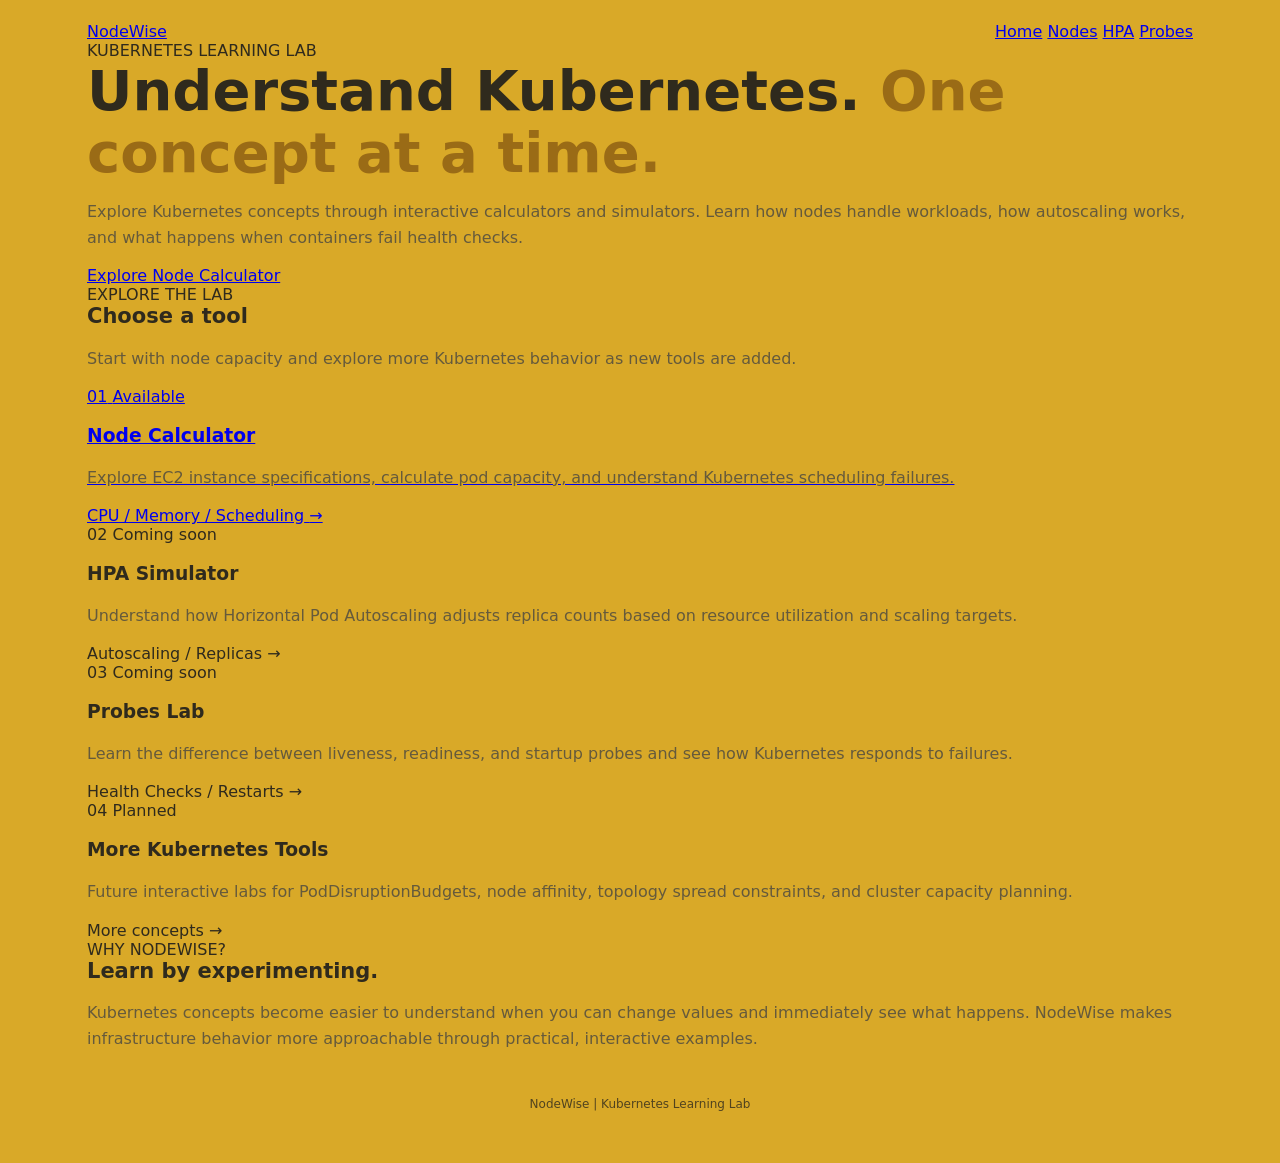
==== commit 74abc82b: "Create index.html" ====
--- a/index.html
+++ b/index.html
@@ -1,5 +1,4 @@
-
-
+ 
 <!DOCTYPE html>
 <html lang="en">
 <head>
@@ -7,849 +6,184 @@
   <meta name="viewport"
         content="width=device-width, initial-scale=1">
 
-  <title>NodeWise | Kubernetes Capacity Planner</title>
+  <title>NodeWise | Kubernetes Learning Lab</title>
 
   <link rel="stylesheet" href="./style.css">
 </head>
 
 <body>
+
 <main>
 
-<header>
-  <div class="logo">Node<span>Wise</span></div>
-  <div class="tag">KUBERNETES CAPACITY LAB</div>
-</header>
+  <!-- NAVIGATION -->
+  <header class="site-header">
+    <a href="./index.html" class="brand">
+      Node<span>Wise</span>
+    </a>
 
-<section class="hero">
-  <h1>
-    Find the right node.
-    <span>Fit more pods.</span>
-  </h1>
+    <nav class="site-nav" aria-label="Main navigation">
+      <a href="./index.html" class="active">Home</a>
+      <a href="./node.html">Nodes</a>
+      <a href="./hpa.html">HPA</a>
+      <a href="./probes.html">Probes</a>
+    </nav>
+  </header>
 
-  <p>
-    Explore AWS EC2 specifications, estimate Kubernetes
-    pod capacity, understand scheduling failures,
-    and simulate container memory limits.
-  </p>
-</section>
+  <!-- HERO -->
+  <section class="home-hero">
+    <div class="eyebrow">
+      KUBERNETES LEARNING LAB
+    </div>
 
-<div class="grid">
+    <h1>
+      Understand Kubernetes.
+      <span>One concept at a time.</span>
+    </h1>
 
-  <!-- EC2 INSTANCE CONFIGURATION -->
-
-  <section class="card">
-    <h2>EC2 Instance Explorer</h2>
-
-    <label for="family">Instance family</label>
-    <select id="family"></select>
-
-    <label for="search">Search instance type</label>
-    <input
-      id="search"
-      placeholder="Example: m5, c6i, r7i"
-    >
-
-    <label for="instance">Instance type</label>
-    <select id="instance"></select>
-
-    <p id="catalogStatus">
-      Loading EC2 instance data...
+    <p>
+      Explore Kubernetes concepts through interactive
+      calculators and simulators. Learn how nodes handle
+      workloads, how autoscaling works, and what happens
+      when containers fail health checks.
     </p>
 
-    <div class="stats">
-      <div class="stat">
-        <small>Node vCPU</small>
-        <strong id="vcpu">—</strong>
+    <a href="./node.html" class="primary-button">
+      Explore Node Calculator
+    </a>
+  </section>
+
+  <!-- TOOLS -->
+  <section class="tools-section">
+
+    <div class="section-heading">
+      <div>
+        <div class="eyebrow">EXPLORE THE LAB</div>
+        <h2>Choose a tool</h2>
       </div>
 
-      <div class="stat">
-        <small>Node memory</small>
-        <strong id="ram">—</strong>
-      </div>
+      <p>
+        Start with node capacity and explore more
+        Kubernetes behavior as new tools are added.
+      </p>
     </div>
 
-    <h2>Instance Details</h2>
+    <div class="tool-grid">
 
-    <div class="stats">
-      <div class="stat">
-        <small>Instance family</small>
-        <strong id="detailFamily">—</strong>
-      </div>
+      <!-- NODES -->
+      <a href="./node.html" class="tool-card">
+        <div class="tool-top">
+          <span class="tool-number">01</span>
+          <span class="tool-status available">
+            Available
+          </span>
+        </div>
 
-      <div class="stat">
-        <small>Architecture</small>
-        <strong id="architecture">—</strong>
-      </div>
+        <h3>Node Calculator</h3>
 
-      <div class="stat">
-        <small>Processor</small>
-        <strong id="processor">—</strong>
-      </div>
+        <p>
+          Explore EC2 instance specifications,
+          calculate pod capacity, and understand
+          Kubernetes scheduling failures.
+        </p>
 
-      <div class="stat">
-        <small>Generation</small>
-        <strong id="generation">—</strong>
-      </div>
+        <div class="tool-footer">
+          <span>CPU / Memory / Scheduling</span>
+          <span class="tool-arrow">→</span>
+        </div>
+      </a>
 
-      <div class="stat">
-        <small>Network performance</small>
-        <strong id="network">—</strong>
-      </div>
+      <!-- HPA -->
+      <article class="tool-card upcoming">
+        <div class="tool-top">
+          <span class="tool-number">02</span>
+          <span class="tool-status soon">
+            Coming soon
+          </span>
+        </div>
 
-      <div class="stat">
-        <small>EBS bandwidth</small>
-        <strong id="ebs">—</strong>
-      </div>
+        <h3>HPA Simulator</h3>
 
-      <div class="stat">
-        <small>Instance storage</small>
-        <strong id="storage">—</strong>
-      </div>
+        <p>
+          Understand how Horizontal Pod Autoscaling
+          adjusts replica counts based on resource
+          utilization and scaling targets.
+        </p>
 
-      <div class="stat">
-        <small>Hypervisor</small>
-        <strong id="hypervisor">—</strong>
-      </div>
-    </div>
+        <div class="tool-footer">
+          <span>Autoscaling / Replicas</span>
+          <span class="tool-arrow">→</span>
+        </div>
+      </article>
 
-    <h2>Node Allocatable Resources</h2>
+      <!-- PROBES -->
+      <article class="tool-card upcoming">
+        <div class="tool-top">
+          <span class="tool-number">03</span>
+          <span class="tool-status soon">
+            Coming soon
+          </span>
+        </div>
 
-    <label for="mode">Capacity mode</label>
-    <select id="mode">
-      <option value="estimate">
-        Estimated allocatable
-      </option>
-      <option value="actual">
-        Actual allocatable
-      </option>
-    </select>
+        <h3>Probes Lab</h3>
 
-    <div id="estimateFields">
-      <label for="reserve">
-        System reserve:
-        <span id="reserveValue">15%</span>
-      </label>
+        <p>
+          Learn the difference between liveness,
+          readiness, and startup probes and see
+          how Kubernetes responds to failures.
+        </p>
 
-      <input
-        id="reserve"
-        type="range"
-        min="0"
-        max="35"
-        value="15"
-      >
+        <div class="tool-footer">
+          <span>Health Checks / Restarts</span>
+          <span class="tool-arrow">→</span>
+        </div>
+      </article>
 
-      <small>
-        Simplified estimate. Actual Kubernetes allocatable
-        resources depend on kubelet reservations,
-        eviction thresholds, and node configuration.
-      </small>
-    </div>
+      <!-- FUTURE -->
+      <article class="tool-card upcoming">
+        <div class="tool-top">
+          <span class="tool-number">04</span>
+          <span class="tool-status soon">
+            Planned
+          </span>
+        </div>
 
-    <div id="actualFields" class="hidden">
-      <label for="allocCpu">
-        Allocatable CPU (millicores)
-      </label>
-      <input
-        id="allocCpu"
-        type="number"
-        min="1"
-        value="3800"
-      >
+        <h3>More Kubernetes Tools</h3>
 
-      <label for="allocMem">
-        Allocatable memory (MiB)
-      </label>
-      <input
-        id="allocMem"
-        type="number"
-        min="1"
-        value="14000"
-      >
+        <p>
+          Future interactive labs for PodDisruptionBudgets,
+          node affinity, topology spread constraints,
+          and cluster capacity planning.
+        </p>
+
+        <div class="tool-footer">
+          <span>More concepts</span>
+          <span class="tool-arrow">→</span>
+        </div>
+      </article>
+
     </div>
   </section>
 
-  <!-- POD CAPACITY -->
+  <!-- ABOUT -->
+  <section class="home-about">
+    <div class="eyebrow">WHY NODEWISE?</div>
 
-  <section class="card">
-    <h2>Pod Capacity Calculator</h2>
-
-    <label for="podCpu">
-      New pod CPU request (m)
-    </label>
-    <input
-      id="podCpu"
-      type="number"
-      min="1"
-      value="500"
-    >
-
-    <label for="podMem">
-      New pod memory request (MiB)
-    </label>
-    <input
-      id="podMem"
-      type="number"
-      min="1"
-      value="512"
-    >
-
-    <label for="usedCpu">
-      Existing CPU requests (m)
-    </label>
-    <input
-      id="usedCpu"
-      type="number"
-      min="0"
-      value="0"
-    >
-
-    <label for="usedMem">
-      Existing memory requests (MiB)
-    </label>
-    <input
-      id="usedMem"
-      type="number"
-      min="0"
-      value="0"
-    >
-
-    <label for="usedPods">
-      Existing pods on node
-    </label>
-    <input
-      id="usedPods"
-      type="number"
-      min="0"
-      value="0"
-    >
-
-    <label for="maxPods">
-      Node maximum pods
-    </label>
-    <input
-      id="maxPods"
-      type="number"
-      min="1"
-      value="110"
-    >
-
-    <small>
-      Maximum pods is configurable and depends on
-      networking and node configuration.
-    </small>
-
-    <div class="result">
-      <small>Additional pods that fit</small>
-      <div class="big" id="pods">—</div>
-      <div id="bottleneck">—</div>
-    </div>
-
-    <div class="stats">
-      <div class="stat">
-        <small>CPU-based fit</small>
-        <strong id="cpuFit">—</strong>
-      </div>
-
-      <div class="stat">
-        <small>Memory-based fit</small>
-        <strong id="memFit">—</strong>
-      </div>
-    </div>
-
-    <small>
-      CPU requests after placing estimated pods
-    </small>
-    <div class="bar">
-      <div class="fill" id="cpuBar"></div>
-    </div>
-    <small id="cpuPercent">0%</small>
-
-    <p></p>
-
-    <small>
-      Memory requests after placing estimated pods
-    </small>
-    <div class="bar">
-      <div class="fill" id="memBar"></div>
-    </div>
-    <small id="memPercent">0%</small>
-  </section>
-
-  <!-- SCHEDULING SIMULATOR -->
-
-  <section class="card">
-    <h2>Pod Scheduling Simulator</h2>
+    <h2>Learn by experimenting.</h2>
 
     <p>
-      Check whether one additional pod fits
-      on the selected node.
-    </p>
-
-    <div class="result" id="scheduleResult">
-      Loading...
-    </div>
-
-    <p>
-      <small>
-        This simulator checks CPU requests,
-        memory requests, and pod slots.
-        Kubernetes also considers affinity,
-        taints, storage, and other constraints.
-      </small>
+      Kubernetes concepts become easier to understand
+      when you can change values and immediately see
+      what happens. NodeWise makes infrastructure
+      behavior more approachable through practical,
+      interactive examples.
     </p>
   </section>
 
-  <!-- OOM SIMULATOR -->
-
-  <section class="card">
-    <h2>OOMKilled Simulator</h2>
-
-    <p>
-      A container can exceed its memory limit
-      even when the node has available memory.
-    </p>
-
-    <label for="limit">
-      Container memory limit (MiB)
-    </label>
-    <input
-      id="limit"
-      type="number"
-      min="1"
-      value="1024"
-    >
-
-    <label for="usage">
-      Container memory usage (MiB)
-    </label>
-    <input
-      id="usage"
-      type="number"
-      min="0"
-      value="1200"
-    >
-
-    <div class="result" id="oomResult"></div>
-
-    <p>
-      <small>
-        This is an educational simulation.
-        Actual OOM behavior depends on runtime
-        conditions and memory accounting.
-      </small>
-    </p>
-  </section>
-
-</div>
-
-<footer>
-  NodeWise | AWS EC2 and Kubernetes Capacity Planner
-</footer>
+  <footer>
+    NodeWise | Kubernetes Learning Lab
+  </footer>
 
 </main>
 
-<script>
-const $ = id => document.getElementById(id);
-
-let catalog = {};
-
-function display(value) {
-  return value === undefined ||
-         value === null ||
-         value === ""
-    ? "Not listed"
-    : String(value);
-}
-
-async function loadInstances() {
-  try {
-    const response = await fetch("./instances.json");
-
-    if (!response.ok) {
-      throw new Error(
-        "Failed to load instances.json: " +
-        response.status
-      );
-    }
-
-    const instances = await response.json();
-
-    if (!Array.isArray(instances)) {
-      throw new Error(
-        "instances.json must contain an array"
-      );
-    }
-
-    const nextCatalog = {};
-
-    for (const item of instances) {
-      if (!item ||
-          typeof item.instanceType !== "string") {
-        continue;
-      }
-
-      const type = item.instanceType.trim();
-      const vcpu = Number(item.vcpus);
-      const memoryMiB = Number(item.memoryMiB);
-
-      if (!type.includes(".") ||
-          !Number.isFinite(vcpu) ||
-          !Number.isFinite(memoryMiB) ||
-          vcpu <= 0 ||
-          memoryMiB <= 0) {
-        continue;
-      }
-
-      const family = type.split(".")[0];
-
-      if (!nextCatalog[family]) {
-        nextCatalog[family] = {};
-      }
-
-      nextCatalog[family][type] = {
-        ...item,
-        vcpus: vcpu,
-        memoryMiB: memoryMiB
-      };
-    }
-
-    if (!Object.keys(nextCatalog).length) {
-      throw new Error(
-        "No valid EC2 instances found"
-      );
-    }
-
-    catalog = nextCatalog;
-
-    const families = Object.keys(catalog).sort();
-
-    $("family").innerHTML = "";
-
-    for (const family of families) {
-      $("family").add(
-        new Option(family, family)
-      );
-    }
-
-    $("family").value = catalog.m5
-      ? "m5"
-      : families[0];
-
-    const count = Object.values(catalog)
-      .reduce(
-        (sum, family) =>
-          sum + Object.keys(family).length,
-        0
-      );
-
-    $("catalogStatus").textContent =
-      `Loaded ${count} EC2 instance types`;
-
-    fillInstances();
-
-  } catch (error) {
-    console.error(error);
-
-    $("catalogStatus").textContent =
-      "Unable to load EC2 instance data.";
-
-    $("instance").innerHTML = "";
-    $("pods").textContent = "—";
-
-    $("scheduleResult").textContent =
-      "Instance catalog unavailable.";
-  }
-}
-
-function fillInstances() {
-  const family = $("family").value;
-  const search = $("search").value
-    .toLowerCase()
-    .trim();
-
-  const previous = $("instance").value;
-
-  $("instance").innerHTML = "";
-
-  if (!catalog[family]) {
-    calculate();
-    return;
-  }
-
-  const names = Object.keys(catalog[family])
-    .sort()
-    .filter(name =>
-      name.toLowerCase().includes(search)
-    );
-
-  for (const name of names) {
-    const item = catalog[family][name];
-
-    $("instance").add(
-      new Option(
-        `${name} — ${item.vcpus} vCPU / ` +
-        `${item.memoryMiB / 1024} GiB`,
-        name
-      )
-    );
-  }
-
-  if (names.includes(previous)) {
-    $("instance").value = previous;
-  } else if (names.includes("m5.xlarge")) {
-    $("instance").value = "m5.xlarge";
-  }
-
-  calculate();
-}
-
-function number(id) {
-  const value = $(id).value.trim();
-
-  return value === ""
-    ? NaN
-    : Number(value);
-}
-
-function updateInstanceDetails(item) {
-  $("detailFamily").textContent =
-    display(item.family ||
-      item.instanceType.split(".")[0]);
-
-  $("architecture").textContent =
-    display(item.architecture);
-
-  $("processor").textContent =
-    display(item.processor);
-
-  $("generation").textContent =
-    display(item.generation);
-
-  $("network").textContent =
-    display(item.networkPerformance);
-
-  $("ebs").textContent =
-    display(item.ebsBandwidth);
-
-  $("storage").textContent =
-    display(item.instanceStorage);
-
-  $("hypervisor").textContent =
-    display(item.hypervisor);
-}
-
-function clearDetails() {
-  [
-    "detailFamily",
-    "architecture",
-    "processor",
-    "generation",
-    "network",
-    "ebs",
-    "storage",
-    "hypervisor"
-  ].forEach(id => {
-    $(id).textContent = "—";
-  });
-}
-
-function calculate() {
-  const family = $("family").value;
-  const instance = $("instance").value;
-
-  const actual = $("mode").value === "actual";
-
-  $("estimateFields").classList.toggle(
-    "hidden", actual
-  );
-
-  $("actualFields").classList.toggle(
-    "hidden", !actual
-  );
-
-  const item = catalog[family]?.[instance];
-
-  if (!item) {
-    $("vcpu").textContent = "—";
-    $("ram").textContent = "—";
-    $("pods").textContent = "—";
-    $("cpuFit").textContent = "—";
-    $("memFit").textContent = "—";
-    $("bottleneck").textContent =
-      "No matching instance.";
-
-    $("scheduleResult").textContent =
-      "Select an EC2 instance.";
-
-    $("cpuBar").style.width = "0%";
-    $("memBar").style.width = "0%";
-    $("cpuPercent").textContent = "—";
-    $("memPercent").textContent = "—";
-
-    clearDetails();
-    return;
-  }
-
-  const vcpu = item.vcpus;
-  const ram = item.memoryMiB / 1024;
-
-  $("vcpu").textContent = vcpu;
-  $("ram").textContent = `${ram} GiB`;
-
-  updateInstanceDetails(item);
-
-  const reserve = number("reserve");
-
-  $("reserveValue").textContent =
-    `${reserve}%`;
-
-  const allocCpu = actual
-    ? number("allocCpu")
-    : vcpu * 1000 * (1 - reserve / 100);
-
-  const allocMem = actual
-    ? number("allocMem")
-    : item.memoryMiB * (1 - reserve / 100);
-
-  const podCpu = number("podCpu");
-  const podMem = number("podMem");
-  const usedCpu = number("usedCpu");
-  const usedMem = number("usedMem");
-  const usedPods = number("usedPods");
-  const maxPods = number("maxPods");
-
-  const values = [
-    allocCpu,
-    allocMem,
-    podCpu,
-    podMem,
-    usedCpu,
-    usedMem,
-    usedPods,
-    maxPods
-  ];
-
-  const valid =
-    values.every(Number.isFinite) &&
-    allocCpu > 0 &&
-    allocMem > 0 &&
-    podCpu > 0 &&
-    podMem > 0 &&
-    usedCpu >= 0 &&
-    usedMem >= 0 &&
-    Number.isInteger(usedPods) &&
-    usedPods >= 0 &&
-    Number.isInteger(maxPods) &&
-    maxPods > 0;
-
-  if (!valid) {
-    $("pods").textContent = "—";
-    $("cpuFit").textContent = "—";
-    $("memFit").textContent = "—";
-
-    $("bottleneck").textContent =
-      "Enter valid resource values.";
-
-    $("scheduleResult").textContent =
-      "Cannot simulate invalid values.";
-
-    $("cpuBar").style.width = "0%";
-    $("memBar").style.width = "0%";
-    $("cpuPercent").textContent = "—";
-    $("memPercent").textContent = "—";
-    return;
-  }
-
-  const freeCpu = Math.max(
-    0, allocCpu - usedCpu
-  );
-
-  const freeMem = Math.max(
-    0, allocMem - usedMem
-  );
-
-  const freeSlots = Math.max(
-    0, maxPods - usedPods
-  );
-
-  const cpuFit = Math.floor(
-    freeCpu / podCpu
-  );
-
-  const memFit = Math.floor(
-    freeMem / podMem
-  );
-
-  const pods = Math.min(
-    cpuFit, memFit, freeSlots
-  );
-
-  $("pods").textContent =
-    pods.toLocaleString();
-
-  $("cpuFit").textContent =
-    cpuFit.toLocaleString();
-
-  $("memFit").textContent =
-    memFit.toLocaleString();
-
-  const reasons = [];
-
-  if (freeCpu < podCpu) {
-    reasons.push("Insufficient cpu");
-  }
-
-  if (freeMem < podMem) {
-    reasons.push("Insufficient memory");
-  }
-
-  if (freeSlots < 1) {
-    reasons.push("Too many pods");
-  }
-
-  if (reasons.length) {
-    $("scheduleResult").innerHTML =
-      `<strong class="bad">
-        Pod cannot schedule on this node
-       </strong>
-       <p>Illustrative FailedScheduling reasons:</p>
-       <code>${reasons.join(", ")}</code>`;
-  } else {
-    $("scheduleResult").innerHTML =
-      `<strong class="ok">
-        Pod fits on this node
-       </strong>
-       <p>
-         Enough CPU, memory, and pod slots
-         remain for one more pod.
-       </p>`;
-  }
-
-  const limiting = [];
-
-  if (cpuFit === pods) {
-    limiting.push("CPU");
-  }
-
-  if (memFit === pods) {
-    limiting.push("Memory");
-  }
-
-  if (freeSlots === pods) {
-    limiting.push("Pod slots");
-  }
-
-  $("bottleneck").textContent =
-    "Limiting resource: " +
-    limiting.join(", ");
-
-  const cpuPercent = Math.min(
-    100,
-    100 * (
-      usedCpu + pods * podCpu
-    ) / allocCpu
-  );
-
-  const memPercent = Math.min(
-    100,
-    100 * (
-      usedMem + pods * podMem
-    ) / allocMem
-  );
-
-  $("cpuBar").style.width =
-    cpuPercent + "%";
-
-  $("memBar").style.width =
-    memPercent + "%";
-
-  $("cpuPercent").textContent =
-    cpuPercent.toFixed(1) + "%";
-
-  $("memPercent").textContent =
-    memPercent.toFixed(1) + "%";
-}
-
-function simulateOOM() {
-  const limit = number("limit");
-  const usage = number("usage");
-
-  if (!Number.isFinite(limit) ||
-      !Number.isFinite(usage) ||
-      limit <= 0 ||
-      usage < 0) {
-    $("oomResult").textContent =
-      "Enter valid memory values.";
-    return;
-  }
-
-  if (usage > limit) {
-    $("oomResult").innerHTML =
-      `<strong class="bad">
-        OOMKilled risk
-       </strong>
-       <p>
-         Usage exceeds the container
-         memory limit.
-       </p>
-       <code>
-         Possible reason: OOMKilled
-         (exit code commonly 137)
-       </code>`;
-  } else {
-    $("oomResult").innerHTML =
-      `<strong class="ok">
-        Within memory limit
-       </strong>
-       <p>
-         Simulated usage is within
-         the configured memory limit.
-       </p>`;
-  }
-}
-
-$("family").addEventListener(
-  "change", () => {
-    $("search").value = "";
-    fillInstances();
-  }
-);
-
-$("search").addEventListener(
-  "input", fillInstances
-);
-
-[
-  "instance",
-  "mode",
-  "reserve",
-  "allocCpu",
-  "allocMem",
-  "podCpu",
-  "podMem",
-  "usedCpu",
-  "usedMem",
-  "usedPods",
-  "maxPods"
-].forEach(id => {
-  $(id).addEventListener(
-    "input", calculate
-  );
-
-  $(id).addEventListener(
-    "change", calculate
-  );
-});
-
-["limit", "usage"].forEach(id => {
-  $(id).addEventListener(
-    "input", simulateOOM
-  );
-});
-
-loadInstances();
-simulateOOM();
-</script>
-
 </body>
 </html>
